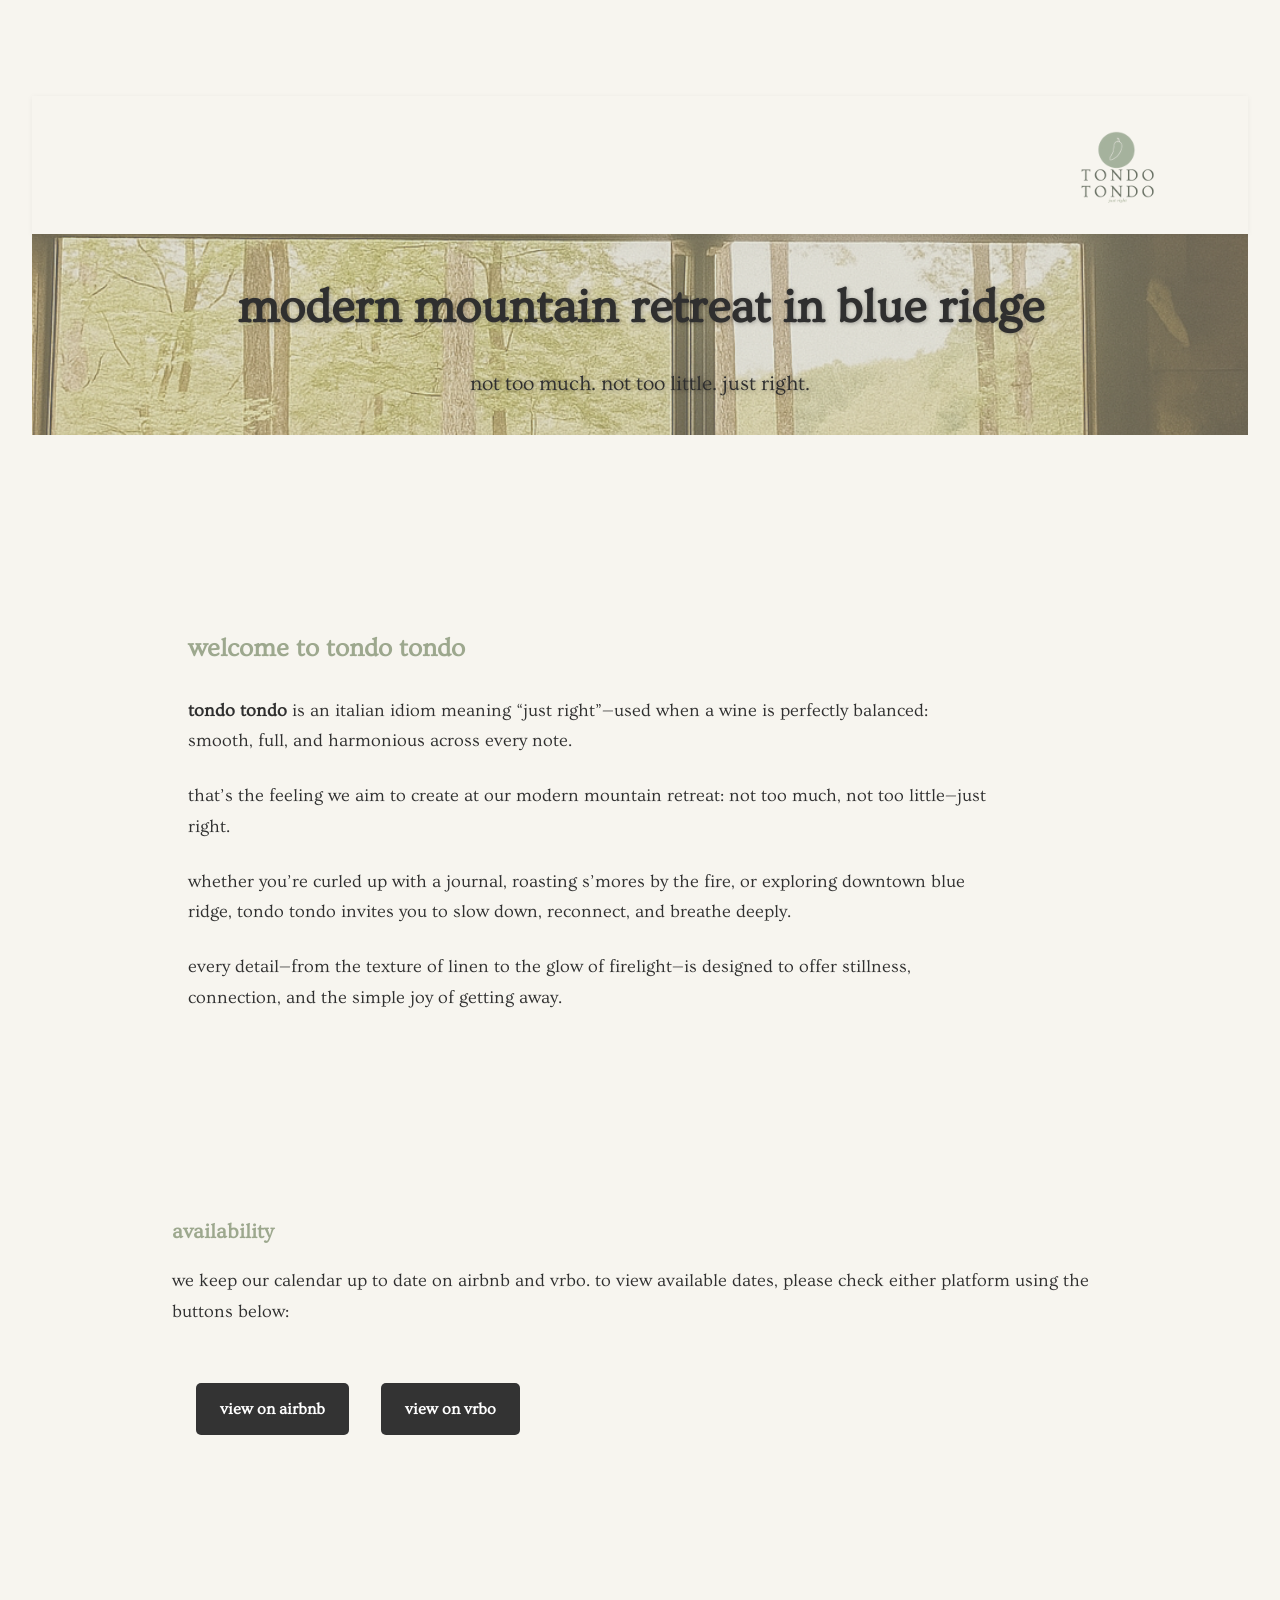
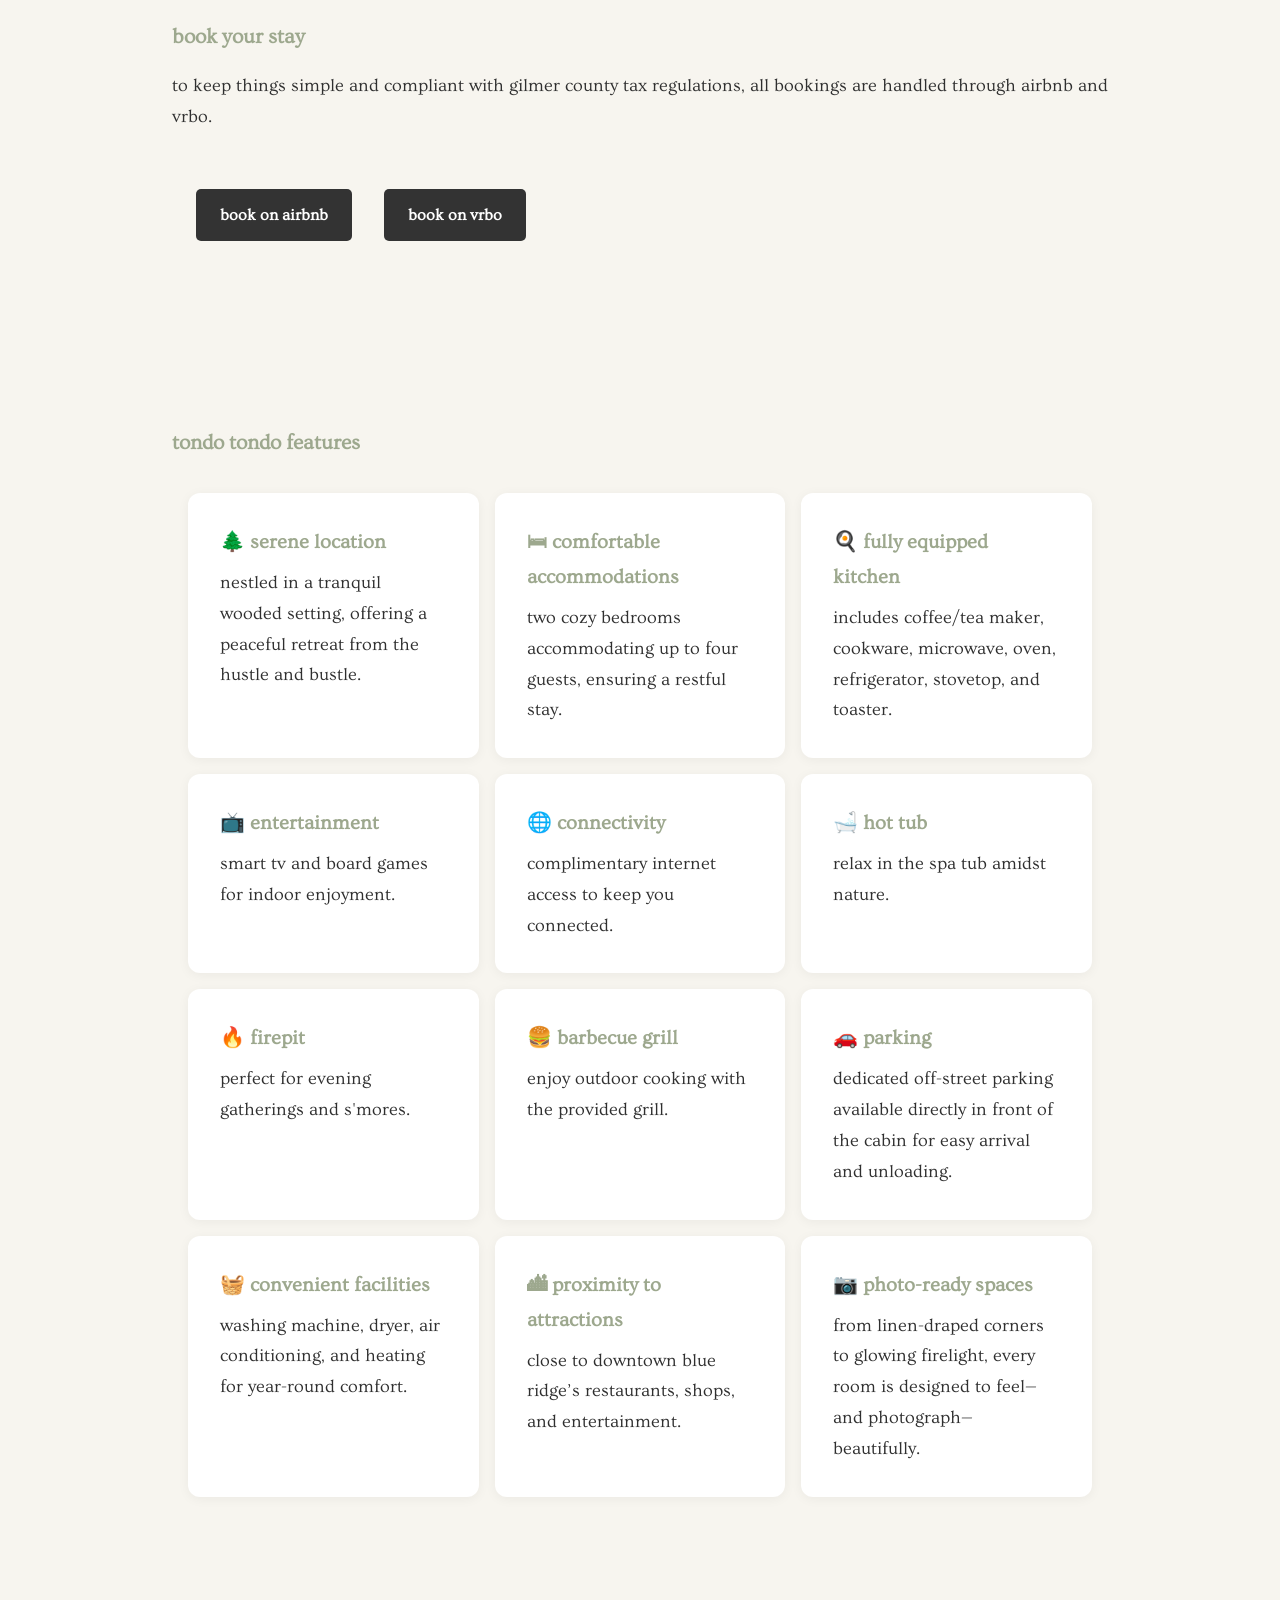
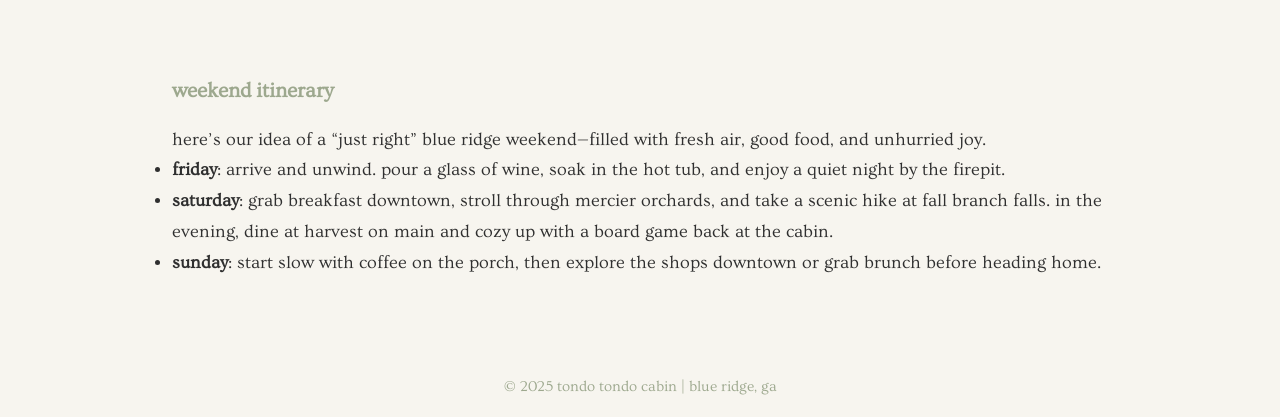
==== TondoTondo/index.html @ 86a6bac5 "Add files via upload" ====
<!DOCTYPE html>
<html lang="en">
<head>
  <meta charset="UTF-8" />
  <meta name="viewport" content="width=device-width, initial-scale=1.0" />
  <meta name="description" content="Tondo Tondo: A modern mountain cabin retreat in Blue Ridge, GA. Hot tub, fire pit, and a screened porch just minutes from downtown." />
  <meta name="google-site-verification" content="NOyTKaFVWMG92vX9GOkBMl2Javt64Y1pTx86Ex5B8Uo" />
  <link rel="canonical" href="https://tondotondocabin.com/" />
  <title>Tondo Tondo Cabin | Blue Ridge Retreat</title>
  <!-- Google tag (gtag.js) -->
<script async src="https://www.googletagmanager.com/gtag/js?id=G-1KG5L7675K"></script>
<script>
  window.dataLayer = window.dataLayer || [];
  function gtag(){dataLayer.push(arguments);}
  gtag('js', new Date());

  gtag('config', 'G-1KG5L7675K');
</script>
  <link rel="stylesheet" href="styles.css" />
  <link rel="preconnect" href="https://fonts.googleapis.com">
  <link href="https://fonts.googleapis.com/css2?family=Ovo&display=swap" rel="stylesheet">
<style>
    body, html {
      margin: 0;
      padding: 0;
      font-family: 'Ovo', serif;
    }
    nav {
      position: relative;
    }
    .nav-toggle {
      display: none;
      background: none;
      border: none;
      font-size: 2rem;
      position: absolute;
      top: 10px;
      right: 20px;
      z-index: 2;
    }
    nav ul {
      display: flex;
      flex-wrap: wrap;
      list-style: none;
      padding: 0;
      margin: 0;
      justify-content: center;
    }
    nav ul li {
      margin: 0.5rem;
    }
    nav ul li a {
      text-decoration: none;
      font-weight: bold;
    }
    .hero-text {
      text-align: center;
      padding: 2rem;
    }
    .content, .grid, .buttons, footer {
      padding: 1rem;
    }
    .grid {
      display: grid;
      grid-template-columns: repeat(auto-fit, minmax(280px, 1fr));
      gap: 1rem;
    }
    .buttons a {
      display: inline-block;
      margin: 0.5rem;
      padding: 0.75rem 1.5rem;
      background-color: #333;
      color: white;
      text-decoration: none;
      border-radius: 5px;
    }

      nav ul {
        flex-direction: column;
        align-items: center;
        display: none;
        background: white;
        width: 100%;
        padding: 1rem 0;
        position: absolute;
        top: 50px;
        left: 0;
      }
      nav ul.show {
        display: flex;
      }
      .nav-toggle {
        display: block;
      }
      
    



  </style>
<script type="application/ld+json">
{
  "@context": "https://schema.org",
  "@type": "LodgingBusiness",
  "name": "Tondo Tondo",
  "description": "A modern, pet-friendly Blue Ridge cabin with a hot tub, fire pit, and cozy interiors. Just Right.",
  "image": "https://tondotondocabin.com/images/og-image.png", 
  "address": {
    "@type": "PostalAddress",
    "streetAddress": "319 Laurel Creek Rd",
    "addressLocality": "Blue Ridge",
    "addressRegion": "GA",
    "postalCode": "30513",
    "addressCountry": "US"
  },
  "url": "https://tondotondocabin.com",
  "amenityFeature": [
    { "@type": "LocationFeatureSpecification", "name": "Hot Tub", "value": true },
    { "@type": "LocationFeatureSpecification", "name": "Fire Pit", "value": true },
    { "@type": "LocationFeatureSpecification", "name": "Pet Friendly", "value": true }
  ]
}
</script>

<!-- ✅ START OF META BLOCK -->
<meta name="description" content="Modern, pet-friendly Blue Ridge cabin with a hot tub, fire pit, screened porch, and high-speed WiFi. 5 minutes from downtown Blue Ridge, GA. Perfect for couples, families, or remote work getaways.">
<meta name="keywords" content="Blue Ridge cabin rental, pet-friendly cabin Georgia, Blue Ridge GA Airbnb, mountain getaway GA, vacation rental Blue Ridge GA">
<meta name="author" content="Lavender Almond Properties">

<!-- Open Graph (Facebook, LinkedIn) -->
<meta property="og:type" content="website">
<meta property="og:title" content="Stay at Tondo Tondo | Modern Blue Ridge Cabin Rental">
<meta property="og:description" content="Unwind in a cozy mountain cabin with a hot tub, screened porch, fire pit, and modern interiors. Just 5 minutes from downtown Blue Ridge.">
<meta property="og:image" content="https://tondotondocabin.com/images/og-image.jpg">
<meta property="og:url" content="https://tondotondocabin.com">
<meta property="og:site_name" content="Tondo Tondo">

<!-- Mobile Optimization -->
<meta name="viewport" content="width=device-width, initial-scale=1.0">
<!-- ✅ END OF META BLOCK -->

</head>

<body>
  <header class="hero">
    <nav>
    <h1></h1>
        <div class=".nav-container"></div>
        <img src="images/logo.png" alt="tondo tondo logo" class="logo">
            <ul>
                <li><a href="#about">about</a></li>
                <li><a href="#features">features</a></li>
                <li><a href="#availability">availability</a></li>
                <li><a href="#booking">book</a></li>
             </ul>
        </div>
    </nav>

    <div class="hero-text">
      <h2>modern mountain retreat in blue ridge</h2>
      <p>not too much. not too little. just right.</p>
    </div>
  </header>

  <section id="about">
    <div class="content">
      <h3>welcome to tondo tondo</h3>
      <p><strong>tondo tondo</strong> is an italian idiom meaning “just right”—used when a wine is perfectly balanced: smooth, full, and harmonious across every note.</p>
  <p>that’s the feeling we aim to create at our modern mountain retreat: not too much, not too little—just right.</p>
  <p>whether you’re curled up with a journal, roasting s’mores by the fire, or exploring downtown blue ridge, tondo tondo invites you to slow down, reconnect, and breathe deeply.</p>
  <p>every detail—from the texture of linen to the glow of firelight—is designed to offer stillness, connection, and the simple joy of getting away.</p>

    </div>
  </section>
<section id="availability">
  <h3>availability</h3>
  <p>we keep our calendar up to date on airbnb and vrbo. to view available dates, please check either platform using the buttons below:</p>
  <div class="buttons">
    <a href="https://www.airbnb.com/rooms/1441561239381786811?guests=1&adults=1&s=67&unique_share_id=54cd50b8-c5b9-4344-a404-73b955835529" class="btn" target="_blank">view on airbnb</a>
    <a href="https://www.vrbo.com/4660478?dateless=true" class="btn" target="_blank">view on vrbo</a>
  </div>
</section>

  <section id="booking">
    <h3>book your stay</h3>
    <p>to keep things simple and compliant with gilmer county tax regulations, all bookings are handled through airbnb and vrbo.</p>
    <div class="buttons">
      <a href="https://www.airbnb.com/rooms/1441561239381786811?guests=1&adults=1&s=67&unique_share_id=54cd50b8-c5b9-4344-a404-73b955835529" class="btn">book on airbnb</a>
      <a href="https://www.vrbo.com/4660478?dateless=true" class="btn">book on vrbo</a>
    </div>
  </section>

<section id="features">
  <h3>tondo tondo features</h3>
  <div class="grid">
    <div class="feature">
      <h4>🌲 serene location</h4>
      <p>nestled in a tranquil wooded setting, offering a peaceful retreat from the hustle and bustle.</p>
    </div>
    <div class="feature">
      <h4>🛏 comfortable accommodations</h4>
      <p>two cozy bedrooms accommodating up to four guests, ensuring a restful stay.</p>
    </div>
    <div class="feature">
      <h4>🍳 fully equipped kitchen</h4>
      <p>includes coffee/tea maker, cookware, microwave, oven, refrigerator, stovetop, and toaster.</p>
    </div>
    <div class="feature">
      <h4>📺 entertainment</h4>
      <p>smart tv and board games for indoor enjoyment.</p>
    </div>
    <div class="feature">
      <h4>🌐 connectivity</h4>
      <p>complimentary internet access to keep you connected.</p>
    </div>
    <div class="feature">
      <h4>🛁 hot tub</h4>
      <p>relax in the spa tub amidst nature.</p>
    </div>
    <div class="feature">
      <h4>🔥 firepit</h4>
      <p>perfect for evening gatherings and s'mores.</p>
    </div>
    <div class="feature">
      <h4>🍔 barbecue grill</h4>
      <p>enjoy outdoor cooking with the provided grill.</p>
    </div>
    <div class="feature">
    <h4>🚗 parking</h4>
    <p>dedicated off-street parking available directly in front of the cabin for easy arrival and unloading.</p>
    </div>
    <div class="feature">
      <h4>🧺 convenient facilities</h4>
      <p>washing machine, dryer, air conditioning, and heating for year-round comfort.</p>
    </div>
    <div class="feature">
      <h4>🏙 proximity to attractions</h4>
      <p>close to downtown blue ridge’s restaurants, shops, and entertainment.</p>
    </div>
        <div class="feature">
      <h4>📷 photo-ready spaces</h4>
      <p>from linen-draped corners to glowing firelight, every room is designed to feel—and photograph—beautifully.</p>
    </div>
  </div>
</section>

  <section id="itinerary">
  <h3>weekend itinerary</h3>
  <p>here’s our idea of a “just right” blue ridge weekend—filled with fresh air, good food, and unhurried joy.</p>
  <ul>
    <li><strong>friday</strong>: arrive and unwind. pour a glass of wine, soak in the hot tub, and enjoy a quiet night by the firepit.</li>
    <li><strong>saturday</strong>: grab breakfast downtown, stroll through mercier orchards, and take a scenic hike at fall branch falls. in the evening, dine at harvest on main and cozy up with a board game back at the cabin.</li>
    <li><strong>sunday</strong>: start slow with coffee on the porch, then explore the shops downtown or grab brunch before heading home.</li>
  </ul>
  <!-- <p><a href="https://www.google.com/maps/d/u/0/viewer?mid=your_custom_map_id" target="_blank" class="btn">view our starred map</a></p> -->
</section>

  <footer>
    <p>&copy; 2025 tondo tondo cabin | blue ridge, ga</p>
  </footer>
</body>
</html>
---- TondoTondo/styles.css ----
/* styles.css for Tondo Tondo Website */

/* Font Import */
@import url('https://fonts.googleapis.com/css2?family=Ovo&display=swap');

/* Color Variables */
:root {
  --coastal-green: #C5CEC0;
  --linen-white: #F7F5EF;
  --charcoal-ink: #2f2f2f;
  --clay-taupe: #D6BCA8;
  --olive-mist: #9DA88E;
}

/* CSS Reset */
* {
  margin: 0;
  padding: 0;
  box-sizing: border-box;
}

body {
  font-family: 'Ovo', serif;
  color: var(--charcoal-ink);
  background-color: var(--linen-white);
  line-height: 1.75;
  font-size: 1.1rem;
}

header.hero {
  background: url('images/hero.jpg') center/cover no-repeat;
  color: var(--linen-white);
  text-align: center;
  padding: 6rem 2rem;
  position: relative;
}

nav {
  display: flex;
  justify-content: space-between;
  align-items: center;
  padding: 1.2rem 2rem;
  background-color: var(--linen-white);
  position: fixed;
  top: 0;
  width: 100%;
  z-index: 1000;
  box-shadow: 0 1px 6px rgba(0, 0, 0, 0.05);
}
.nav-container {
  display: flex;
  justify-content: space-between;
  align-items: center;
  max-width: 1200px;
  margin: 0 auto;
  width: 100%;
}
nav h1 {
  font-size: 1.8rem;
  color: var(--charcoal-ink);
}

nav ul {
  display: flex;
  gap: 1.5rem;
  list-style: none;
  margin-right: 2rem;
  padding: 0.5rem 1rem;
}

nav ul li a {
  text-decoration: none;
  color: var(--charcoal-ink);
  font-weight: 500;
  transition: color 0.3s;
}

nav ul li a:hover {
  color: var(--olive-mist);
}

.logo {
  height: 100px;
  width: auto;
  margin-left: 1.5rem;
}

    .hero-text {
      background-image: url('images/hero-title.png');
      background-size: cover;
      background-position: center;
      background-repeat: no-repeat;
      position: relative;
      padding: 20rem;
      text-align: center;
      color: var(--charcoal-ink);
    }
    .hero-text::before {
      content: "";
      position: absolute;
      top: 0;
      left: 0;
      width: 100%;
      height: 100%;
      background-color: rgba(197, 206, 192, 0.4); /* Coastal green filter */
      z-index: 0;
    }

    .hero-text h2,
    .hero-text p {
      position: relative;
      z-index: 1;
      
    }

.hero-text h2 {
  font-size: 3rem;
        color: var(--charcoal-ink);
  text-shadow: 1px 1px 4px rgba(0, 0, 0, 0.3);
}

.hero-text p {
  font-size: 1.3rem;
  margin-top: 1rem;
       color: var(--charcoal-ink);
  text-shadow: 1px 1px 4px rgba(0, 0, 0, 0.3);
}

section {
  padding: 5rem 2rem;
  max-width: 1000px;
  margin: 0 auto;
}

section h2, section h3, section h4 {
  color: var(--olive-mist);
  margin-bottom: 1rem;
}

section#about h3 {
  font-size: 1.6rem;
  margin-bottom: 1.5rem;
}

section#about p {
  margin-bottom: 1.5rem;
  max-width: 800px;
}

.grid {
  display: grid;
  grid-template-columns: repeat(auto-fit, minmax(250px, 1fr));
  gap: 2.5rem;
}

.feature {
  background-color: white;
  padding: 2rem;
  border-radius: 12px;
  box-shadow: 0 2px 12px rgba(0, 0, 0, 0.05);
}

.feature h4 {
  color: var(--olive-mist);
  font-size: 1.25rem;
  margin-bottom: 0.5rem;
}

.buttons {
  display: flex;
  flex-wrap: wrap;
  gap: 1rem;
  margin-top: 2rem;
}

.btn {
  background-color: var(--coastal-green);
  color: var(--charcoal-ink);
  padding: 0.85rem 1.5rem;
  border: none;
  border-radius: 5px;
  text-decoration: none;
  font-weight: 600;
  font-size: 1rem;
  transition: background-color 0.3s ease;
}

.btn:hover {
  background-color: var(--clay-taupe);
}

footer {
  text-align: center;
  padding: 2rem;
  font-size: 0.95rem;
  color: var(--olive-mist);
}

@media (max-width: 768px) {
  nav ul {
    flex-direction: column;
    gap: 0.75rem;
  }

  .hero-text h2 {
    font-size: 2.2rem;
  }

  .hero-text p {
    font-size: 1rem;
  }
}
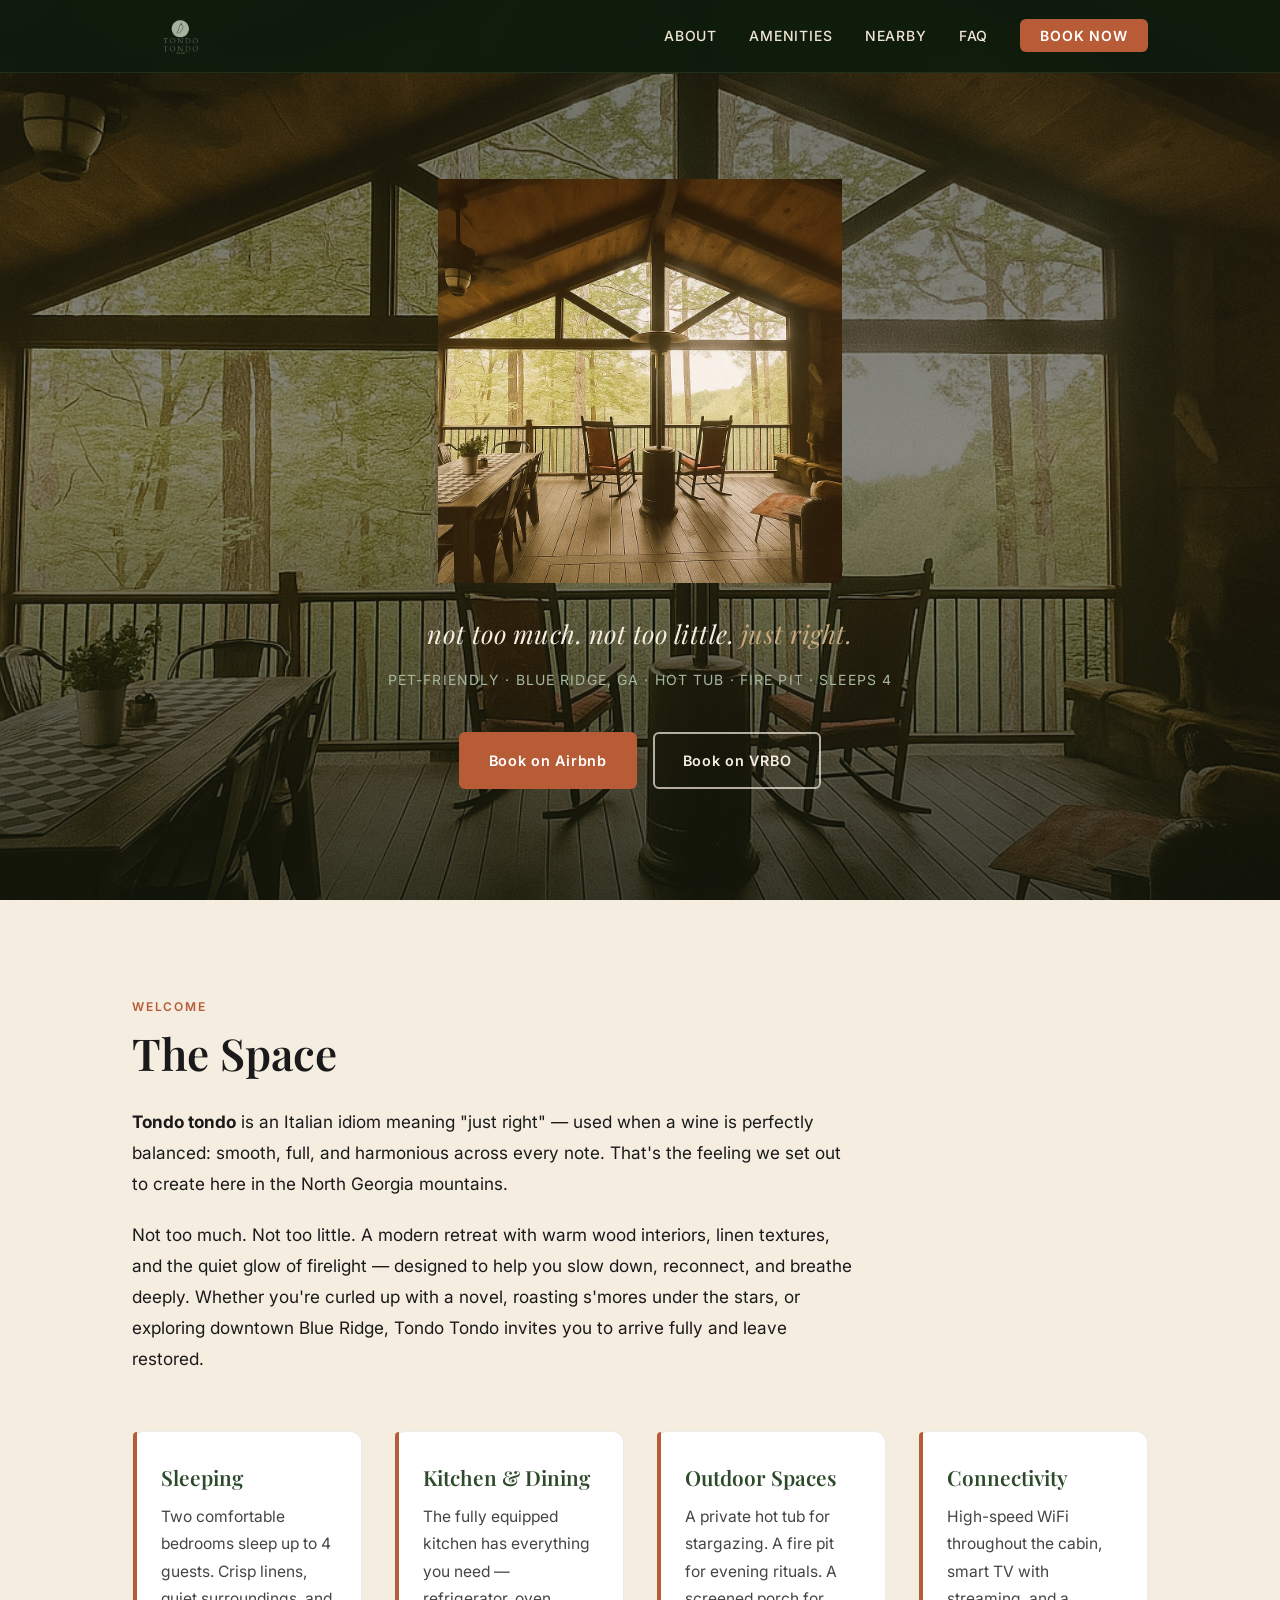
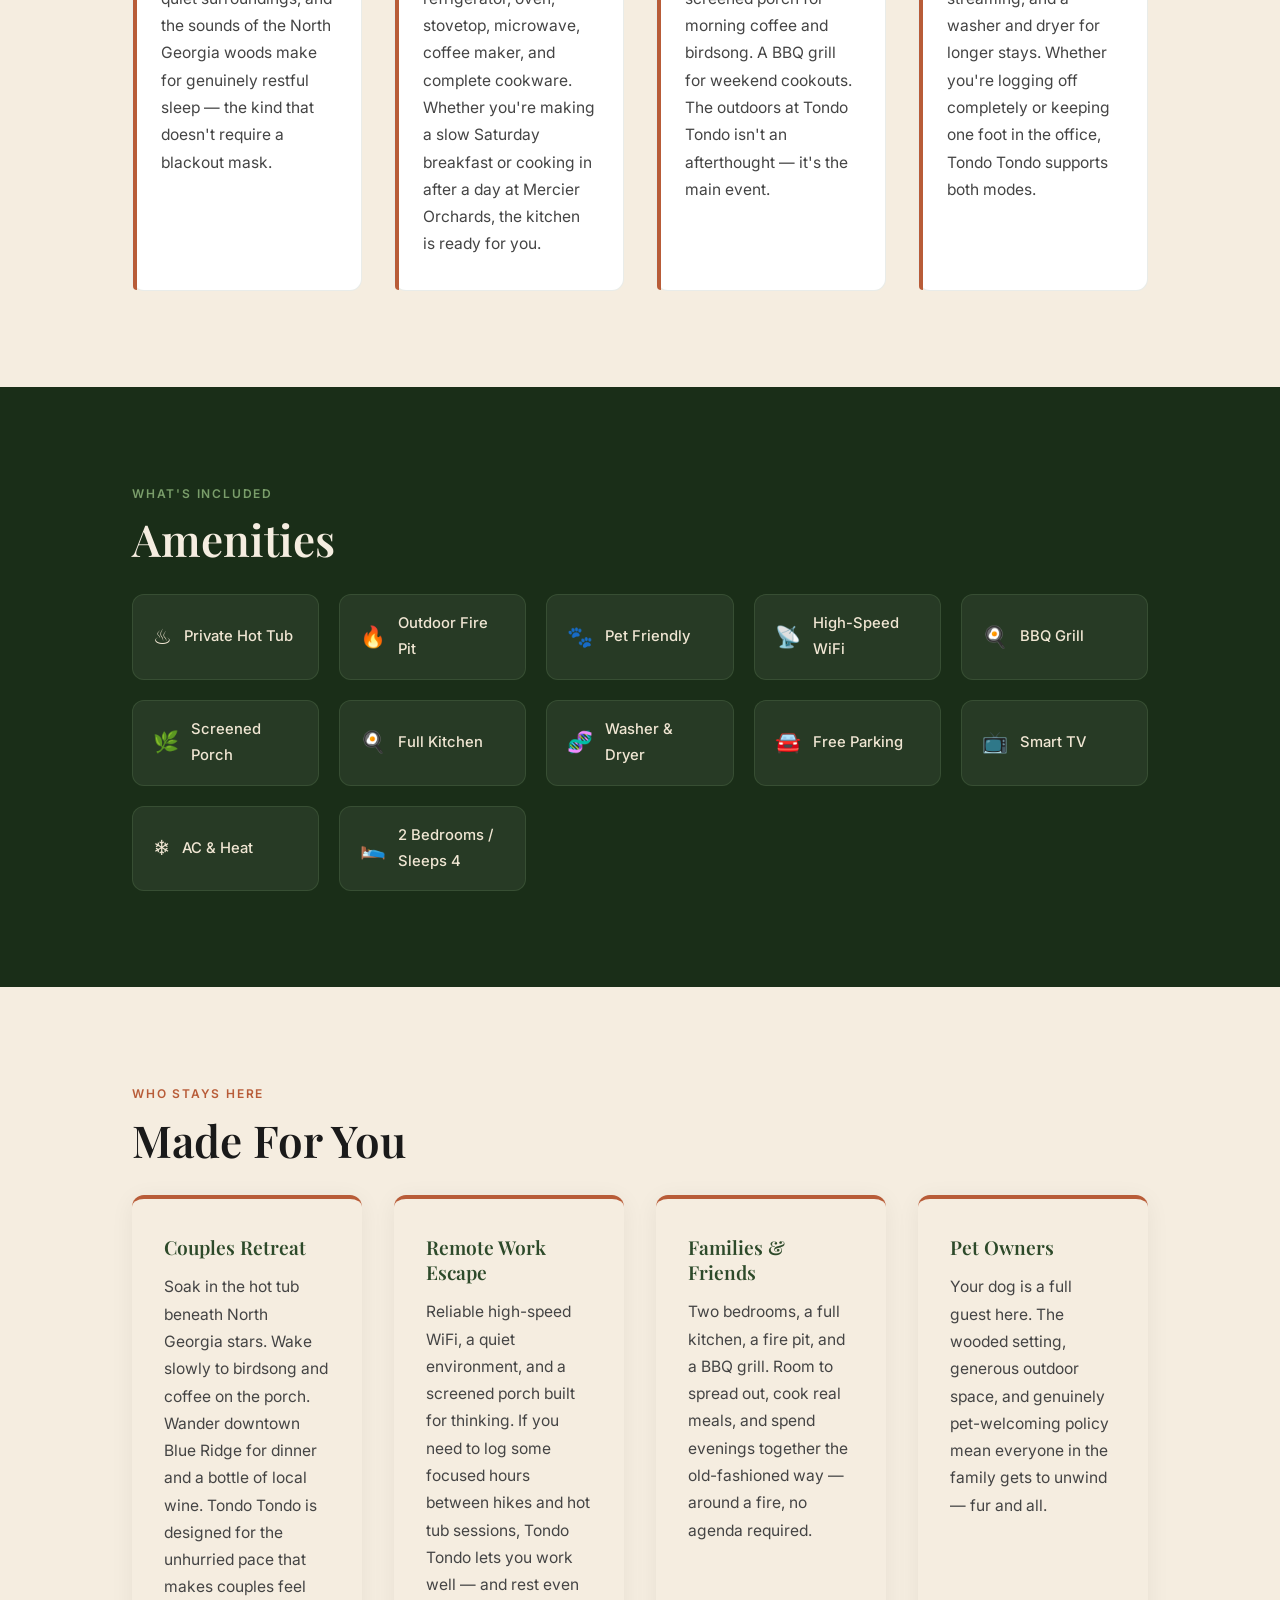
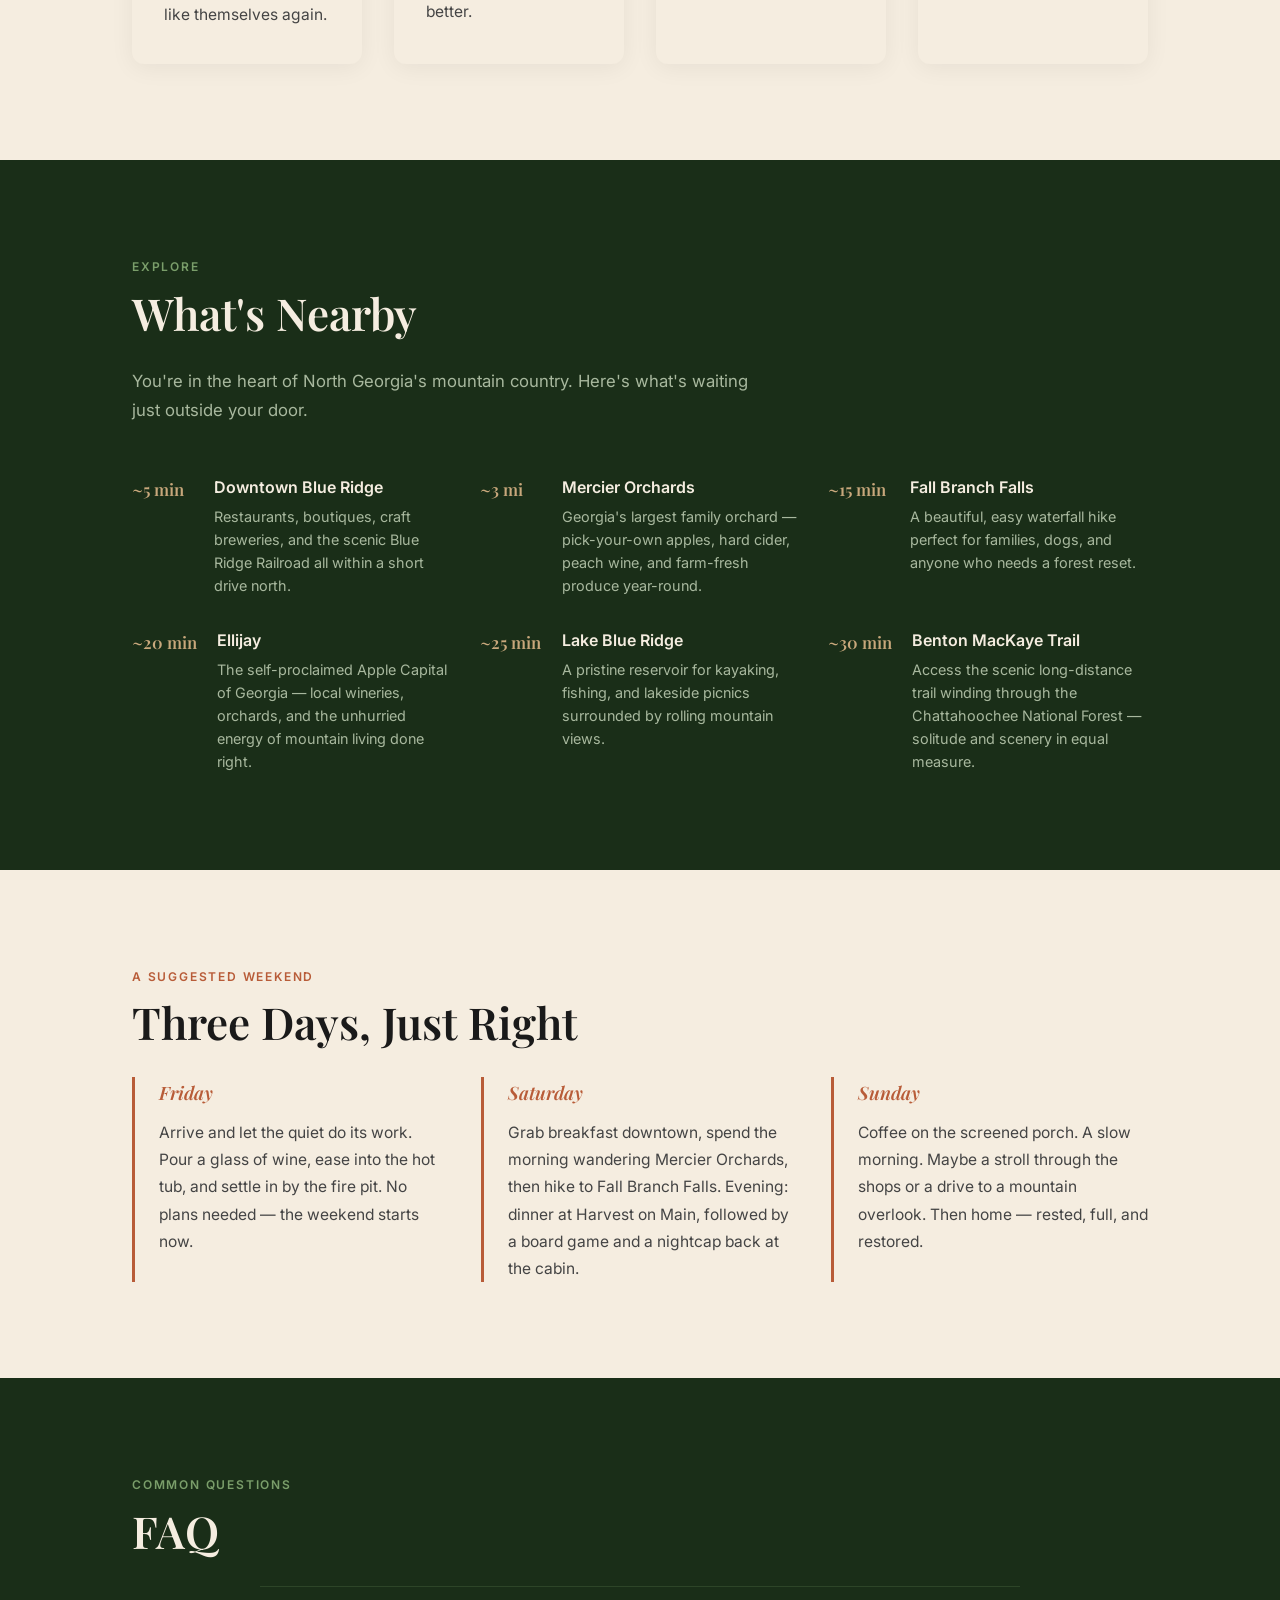
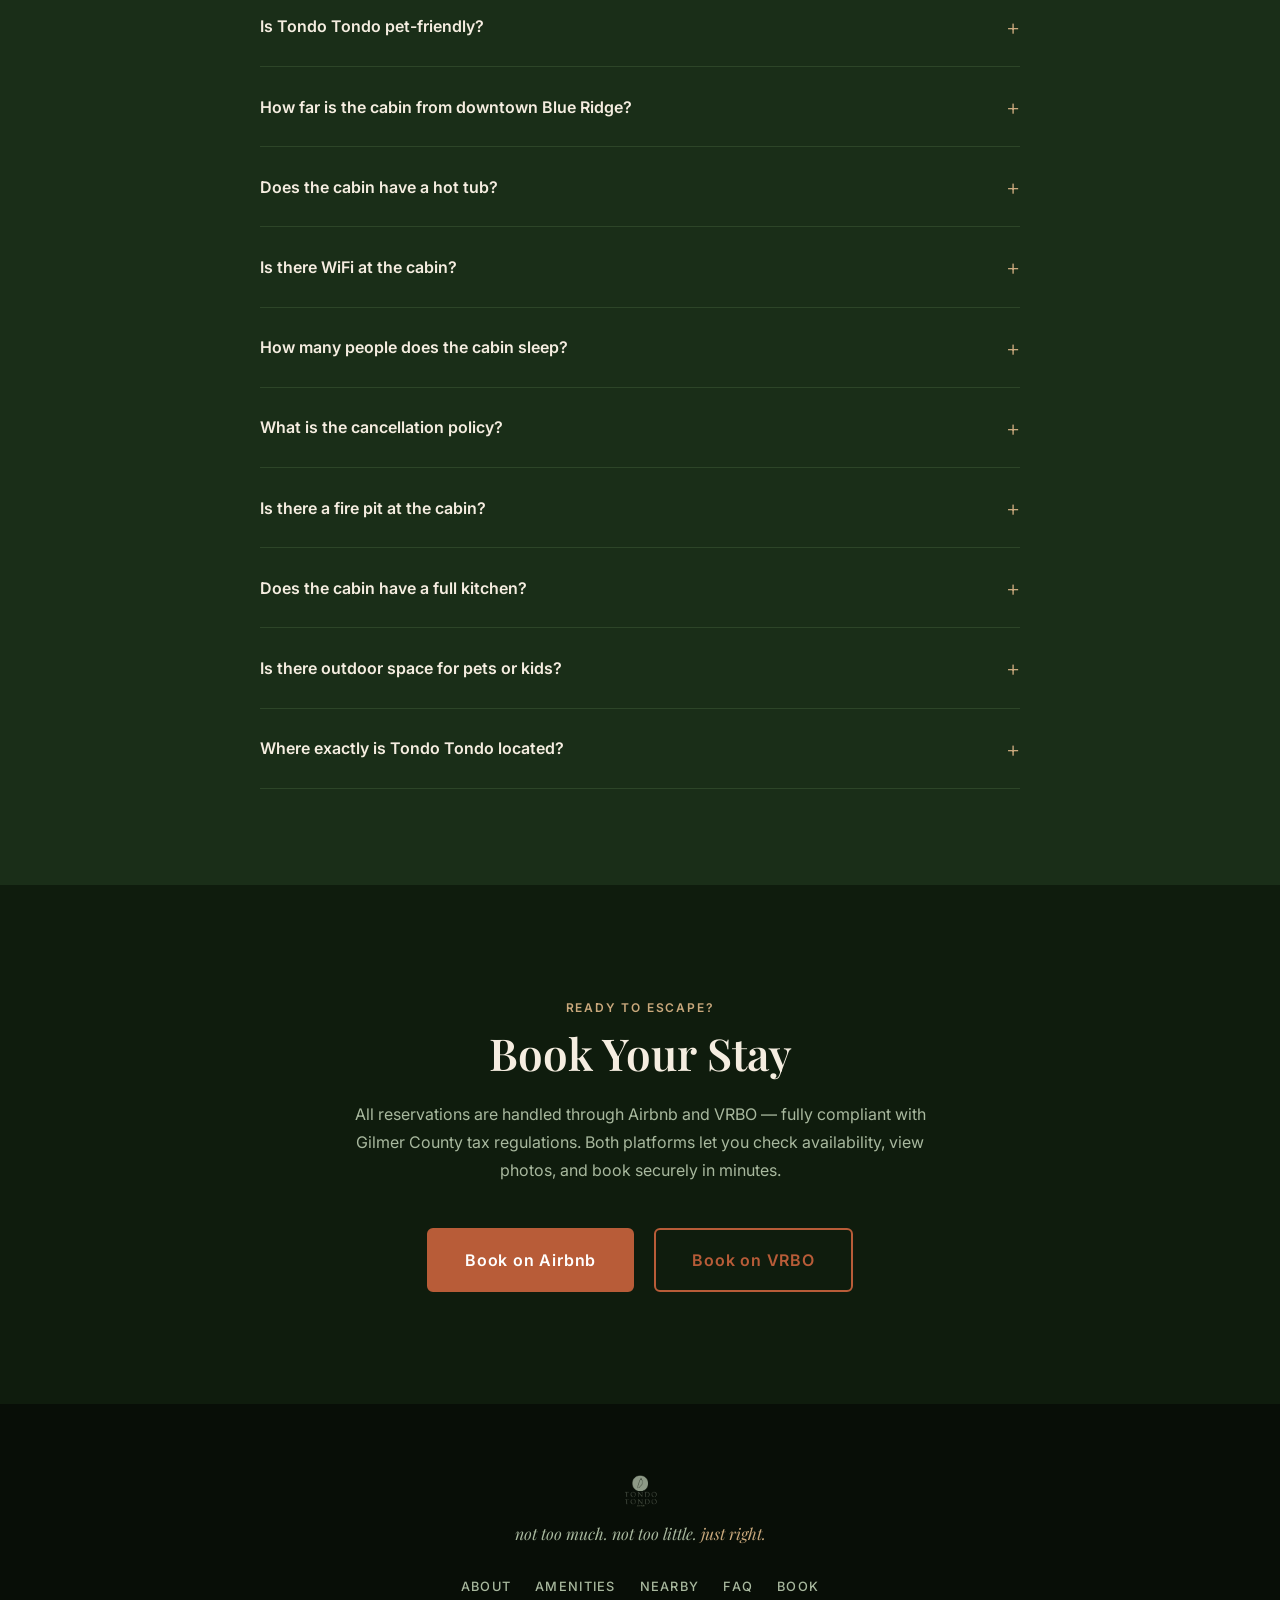
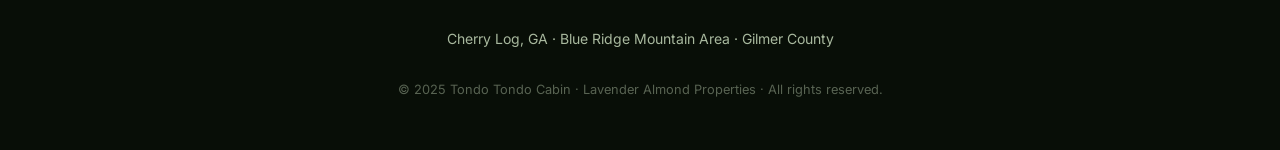
==== commit 0ed8ff16: "Major redesign + AEO overhaul: dark forest aesthetic, schema markup, new content sections - Full vis" ====
--- a/TondoTondo/index.html
+++ b/TondoTondo/index.html
@@ -3,260 +3,538 @@
 <head>
   <meta charset="UTF-8" />
   <meta name="viewport" content="width=device-width, initial-scale=1.0" />
-  <meta name="description" content="Tondo Tondo: A modern mountain cabin retreat in Blue Ridge, GA. Hot tub, fire pit, and a screened porch just minutes from downtown." />
   <meta name="google-site-verification" content="NOyTKaFVWMG92vX9GOkBMl2Javt64Y1pTx86Ex5B8Uo" />
+
+  <title>Tondo Tondo | Pet-Friendly Blue Ridge Cabin | Hot Tub &amp; Fire Pit</title>
+
+  <meta name="description" content="Tondo Tondo is a modern, pet-friendly cabin retreat in Blue Ridge, GA — with a private hot tub, fire pit, screened porch, full kitchen, and high-speed WiFi. 2 bedrooms, sleeps 4. Just 5 minutes from downtown Blue Ridge. Book on Airbnb or VRBO." />
+  <meta name="keywords" content="Blue Ridge cabin rental, pet-friendly cabin Georgia, Blue Ridge GA Airbnb, mountain getaway GA, vacation rental Blue Ridge GA, hot tub cabin Georgia, cabin near downtown Blue Ridge, Cherry Log cabin rental" />
+  <meta name="author" content="Lavender Almond Properties" />
   <link rel="canonical" href="https://tondotondocabin.com/" />
-  <title>Tondo Tondo Cabin | Blue Ridge Retreat</title>
-  <!-- Google tag (gtag.js) -->
-<script async src="https://www.googletagmanager.com/gtag/js?id=G-1KG5L7675K"></script>
-<script>
-  window.dataLayer = window.dataLayer || [];
-  function gtag(){dataLayer.push(arguments);}
-  gtag('js', new Date());
-
-  gtag('config', 'G-1KG5L7675K');
-</script>
+
+  <!-- Open Graph -->
+  <meta property="og:type" content="website" />
+  <meta property="og:title" content="Tondo Tondo | Pet-Friendly Blue Ridge Cabin | Hot Tub &amp; Fire Pit" />
+  <meta property="og:description" content="A modern mountain cabin retreat in Blue Ridge, GA. Private hot tub, fire pit, screened porch, pet-friendly — just minutes from downtown. Sleeps 4." />
+  <meta property="og:image" content="https://tondotondocabin.com/images/og-image.png" />
+  <meta property="og:url" content="https://tondotondocabin.com" />
+  <meta property="og:site_name" content="Tondo Tondo" />
+
+  <!-- Twitter Card -->
+  <meta name="twitter:card" content="summary_large_image" />
+  <meta name="twitter:title" content="Tondo Tondo | Pet-Friendly Blue Ridge Cabin | Hot Tub &amp; Fire Pit" />
+  <meta name="twitter:description" content="Modern mountain cabin retreat in Blue Ridge, GA. Hot tub, fire pit, pet-friendly. Sleeps 4. Book on Airbnb or VRBO." />
+  <meta name="twitter:image" content="https://tondotondocabin.com/images/og-image.png" />
+
+  <!-- Google Analytics -->
+  <script async src="https://www.googletagmanager.com/gtag/js?id=G-1KG5L7675K"></script>
+  <script>
+    window.dataLayer = window.dataLayer || [];
+    function gtag(){dataLayer.push(arguments);}
+    gtag('js', new Date());
+    gtag('config', 'G-1KG5L7675K');
+  </script>
+
+  <!-- Fonts -->
+  <link rel="preconnect" href="https://fonts.googleapis.com" />
+  <link rel="preconnect" href="https://fonts.gstatic.com" crossorigin />
+  <link href="https://fonts.googleapis.com/css2?family=Playfair+Display:ital,wght@0,400;0,600;0,700;1,400&family=Inter:wght@300;400;500;600&display=swap" rel="stylesheet" />
+
+  <!-- Stylesheet -->
   <link rel="stylesheet" href="styles.css" />
-  <link rel="preconnect" href="https://fonts.googleapis.com">
-  <link href="https://fonts.googleapis.com/css2?family=Ovo&display=swap" rel="stylesheet">
-<style>
-    body, html {
-      margin: 0;
-      padding: 0;
-      font-family: 'Ovo', serif;
+
+  <!-- Schema.org JSON-LD -->
+  <script type="application/ld+json">
+  [
+    {
+      "@context": "https://schema.org",
+      "@type": ["LodgingBusiness", "VacationRental"],
+      "name": "Tondo Tondo",
+      "description": "A modern, pet-friendly mountain cabin retreat in the Blue Ridge area of Georgia. Private hot tub, fire pit, screened porch, full kitchen, high-speed WiFi, and washer/dryer. 2 bedrooms, sleeps 4. Just 5 minutes from downtown Blue Ridge.",
+      "image": "https://tondotondocabin.com/images/og-image.png",
+      "url": "https://tondotondocabin.com",
+      "address": {
+        "@type": "PostalAddress",
+        "streetAddress": "319 Laurel Creek Rd",
+        "addressLocality": "Cherry Log",
+        "addressRegion": "GA",
+        "postalCode": "30522",
+        "addressCountry": "US"
+      },
+      "geo": {
+        "@type": "GeoCoordinates",
+        "latitude": 34.8743,
+        "longitude": -84.4561
+      },
+      "numberOfRooms": 2,
+      "occupancy": {
+        "@type": "QuantitativeValue",
+        "maxValue": 4
+      },
+      "petsAllowed": true,
+      "amenityFeature": [
+        { "@type": "LocationFeatureSpecification", "name": "Hot Tub", "value": true },
+        { "@type": "LocationFeatureSpecification", "name": "Fire Pit", "value": true },
+        { "@type": "LocationFeatureSpecification", "name": "Pet Friendly", "value": true },
+        { "@type": "LocationFeatureSpecification", "name": "WiFi", "value": true },
+        { "@type": "LocationFeatureSpecification", "name": "BBQ Grill", "value": true },
+        { "@type": "LocationFeatureSpecification", "name": "Screened Porch", "value": true },
+        { "@type": "LocationFeatureSpecification", "name": "Full Kitchen", "value": true },
+        { "@type": "LocationFeatureSpecification", "name": "Washer and Dryer", "value": true },
+        { "@type": "LocationFeatureSpecification", "name": "Free Parking", "value": true },
+        { "@type": "LocationFeatureSpecification", "name": "Air Conditioning", "value": true },
+        { "@type": "LocationFeatureSpecification", "name": "Smart TV", "value": true }
+      ],
+      "priceRange": "$$",
+      "sameAs": [
+        "https://www.airbnb.com/rooms/1441561239381786811",
+        "https://www.vrbo.com/4660478"
+      ]
+    },
+    {
+      "@context": "https://schema.org",
+      "@type": "FAQPage",
+      "mainEntity": [
+        {
+          "@type": "Question",
+          "name": "Is Tondo Tondo pet-friendly?",
+          "acceptedAnswer": {
+            "@type": "Answer",
+            "text": "Yes. Tondo Tondo warmly welcomes well-behaved pets. The wooded setting and outdoor spaces are perfect for four-legged guests. A pet fee may apply — check the listing on Airbnb or VRBO for current details."
+          }
+        },
+        {
+          "@type": "Question",
+          "name": "How far is Tondo Tondo from downtown Blue Ridge, GA?",
+          "acceptedAnswer": {
+            "@type": "Answer",
+            "text": "Tondo Tondo is approximately 5 minutes from downtown Blue Ridge, GA — close enough for easy access to restaurants, shops, and the Blue Ridge Scenic Railway, yet far enough to feel like a genuine mountain escape."
+          }
+        },
+        {
+          "@type": "Question",
+          "name": "Does the cabin have a hot tub?",
+          "acceptedAnswer": {
+            "@type": "Answer",
+            "text": "Yes. Tondo Tondo features a private hot tub available to guests throughout your stay, day or night, in any season."
+          }
+        },
+        {
+          "@type": "Question",
+          "name": "Is there WiFi at the cabin?",
+          "acceptedAnswer": {
+            "@type": "Answer",
+            "text": "Yes. High-speed WiFi is available throughout the property — reliable enough for video calls and remote work, peaceful enough that you may not use it much."
+          }
+        },
+        {
+          "@type": "Question",
+          "name": "How many people does Tondo Tondo sleep?",
+          "acceptedAnswer": {
+            "@type": "Answer",
+            "text": "The cabin sleeps up to 4 guests across 2 bedrooms — ideal for couples, small families, or close friends."
+          }
+        },
+        {
+          "@type": "Question",
+          "name": "What is the cancellation policy?",
+          "acceptedAnswer": {
+            "@type": "Answer",
+            "text": "Cancellation policies are managed through Airbnb and VRBO. Please review the current policy on your chosen platform before completing your reservation, as it may vary by season."
+          }
+        },
+        {
+          "@type": "Question",
+          "name": "Is there a fire pit at the cabin?",
+          "acceptedAnswer": {
+            "@type": "Answer",
+            "text": "Yes. The outdoor fire pit is one of the cabin's most beloved features — perfect for evening gatherings, s'mores, and stargazing in the North Georgia sky."
+          }
+        },
+        {
+          "@type": "Question",
+          "name": "Is there outdoor space for pets or kids?",
+          "acceptedAnswer": {
+            "@type": "Answer",
+            "text": "Yes. The screened porch, fire pit area, BBQ grill, and wooded surroundings provide wonderful outdoor space for both children and pets."
+          }
+        },
+        {
+          "@type": "Question",
+          "name": "Does Tondo Tondo have a full kitchen?",
+          "acceptedAnswer": {
+            "@type": "Answer",
+            "text": "Yes. The fully stocked kitchen includes a refrigerator, stovetop, oven, microwave, coffee maker, cookware, dishes, and all the essentials you need to cook real meals during your stay."
+          }
+        },
+        {
+          "@type": "Question",
+          "name": "Where exactly is Tondo Tondo located?",
+          "acceptedAnswer": {
+            "@type": "Answer",
+            "text": "Tondo Tondo is located in the Cherry Log / Blue Ridge area of Gilmer County, Georgia — in the heart of the North Georgia mountains, near Blue Ridge, Ellijay, and the Chattahoochee National Forest."
+          }
+        }
+      ]
+    },
+    {
+      "@context": "https://schema.org",
+      "@type": "BreadcrumbList",
+      "itemListElement": [
+        {
+          "@type": "ListItem",
+          "position": 1,
+          "name": "Home",
+          "item": "https://tondotondocabin.com"
+        }
+      ]
     }
-    nav {
-      position: relative;
-    }
-    .nav-toggle {
-      display: none;
-      background: none;
-      border: none;
-      font-size: 2rem;
-      position: absolute;
-      top: 10px;
-      right: 20px;
-      z-index: 2;
-    }
-    nav ul {
-      display: flex;
-      flex-wrap: wrap;
-      list-style: none;
-      padding: 0;
-      margin: 0;
-      justify-content: center;
-    }
-    nav ul li {
-      margin: 0.5rem;
-    }
-    nav ul li a {
-      text-decoration: none;
-      font-weight: bold;
-    }
-    .hero-text {
-      text-align: center;
-      padding: 2rem;
-    }
-    .content, .grid, .buttons, footer {
-      padding: 1rem;
-    }
-    .grid {
-      display: grid;
-      grid-template-columns: repeat(auto-fit, minmax(280px, 1fr));
-      gap: 1rem;
-    }
-    .buttons a {
-      display: inline-block;
-      margin: 0.5rem;
-      padding: 0.75rem 1.5rem;
-      background-color: #333;
-      color: white;
-      text-decoration: none;
-      border-radius: 5px;
-    }
-
-      nav ul {
-        flex-direction: column;
-        align-items: center;
-        display: none;
-        background: white;
-        width: 100%;
-        padding: 1rem 0;
-        position: absolute;
-        top: 50px;
-        left: 0;
-      }
-      nav ul.show {
-        display: flex;
-      }
-      .nav-toggle {
-        display: block;
-      }
-      
-    
-
-
-
-  </style>
-<script type="application/ld+json">
-{
-  "@context": "https://schema.org",
-  "@type": "LodgingBusiness",
-  "name": "Tondo Tondo",
-  "description": "A modern, pet-friendly Blue Ridge cabin with a hot tub, fire pit, and cozy interiors. Just Right.",
-  "image": "https://tondotondocabin.com/images/og-image.png", 
-  "address": {
-    "@type": "PostalAddress",
-    "streetAddress": "319 Laurel Creek Rd",
-    "addressLocality": "Blue Ridge",
-    "addressRegion": "GA",
-    "postalCode": "30513",
-    "addressCountry": "US"
-  },
-  "url": "https://tondotondocabin.com",
-  "amenityFeature": [
-    { "@type": "LocationFeatureSpecification", "name": "Hot Tub", "value": true },
-    { "@type": "LocationFeatureSpecification", "name": "Fire Pit", "value": true },
-    { "@type": "LocationFeatureSpecification", "name": "Pet Friendly", "value": true }
   ]
-}
-</script>
-
-<!-- ✅ START OF META BLOCK -->
-<meta name="description" content="Modern, pet-friendly Blue Ridge cabin with a hot tub, fire pit, screened porch, and high-speed WiFi. 5 minutes from downtown Blue Ridge, GA. Perfect for couples, families, or remote work getaways.">
-<meta name="keywords" content="Blue Ridge cabin rental, pet-friendly cabin Georgia, Blue Ridge GA Airbnb, mountain getaway GA, vacation rental Blue Ridge GA">
-<meta name="author" content="Lavender Almond Properties">
-
-<!-- Open Graph (Facebook, LinkedIn) -->
-<meta property="og:type" content="website">
-<meta property="og:title" content="Stay at Tondo Tondo | Modern Blue Ridge Cabin Rental">
-<meta property="og:description" content="Unwind in a cozy mountain cabin with a hot tub, screened porch, fire pit, and modern interiors. Just 5 minutes from downtown Blue Ridge.">
-<meta property="og:image" content="https://tondotondocabin.com/images/og-image.jpg">
-<meta property="og:url" content="https://tondotondocabin.com">
-<meta property="og:site_name" content="Tondo Tondo">
-
-<!-- Mobile Optimization -->
-<meta name="viewport" content="width=device-width, initial-scale=1.0">
-<!-- ✅ END OF META BLOCK -->
-
+  </script>
 </head>
 
 <body>
-  <header class="hero">
-    <nav>
-    <h1></h1>
-        <div class=".nav-container"></div>
-        <img src="images/logo.png" alt="tondo tondo logo" class="logo">
-            <ul>
-                <li><a href="#about">about</a></li>
-                <li><a href="#features">features</a></li>
-                <li><a href="#availability">availability</a></li>
-                <li><a href="#booking">book</a></li>
-             </ul>
-        </div>
-    </nav>
-
-    <div class="hero-text">
-      <h2>modern mountain retreat in blue ridge</h2>
-      <p>not too much. not too little. just right.</p>
+
+  <!-- STICKY NAV -->
+  <nav id="main-nav" role="navigation" aria-label="Main navigation">
+    <div class="nav-inner">
+      <a href="#hero" class="nav-logo-link">
+        <img src="images/logo.png" alt="Tondo Tondo" class="logo" />
+      </a>
+      <button class="nav-toggle" id="nav-toggle" aria-label="Toggle navigation" aria-expanded="false" aria-controls="nav-links">
+        <span></span><span></span><span></span>
+      </button>
+      <ul class="nav-links" id="nav-links" role="list">
+        <li><a href="#about">About</a></li>
+        <li><a href="#amenities">Amenities</a></li>
+        <li><a href="#nearby">Nearby</a></li>
+        <li><a href="#faq">FAQ</a></li>
+        <li><a href="#booking" class="nav-cta">Book Now</a></li>
+      </ul>
+    </div>
+  </nav>
+
+  <!-- HERO -->
+  <header class="hero" id="hero" role="banner">
+    <div class="hero-overlay" aria-hidden="true"></div>
+    <div class="hero-content">
+      <img src="images/hero-title.png" alt="Tondo Tondo — a modern mountain retreat in Blue Ridge, GA" class="hero-title-img" />
+      <p class="hero-tagline">not too much. not too little. <em>just right.</em></p>
+      <p class="hero-meta">Pet-friendly &middot; Blue Ridge, GA &middot; Hot tub &middot; Fire pit &middot; Sleeps 4</p>
+      <div class="hero-ctas">
+        <a href="https://www.airbnb.com/rooms/1441561239381786811?guests=1&adults=1&s=67&unique_share_id=54cd50b8-c5b9-4344-a404-73b955835529"
+           class="btn btn-primary" target="_blank" rel="noopener noreferrer">Book on Airbnb</a>
+        <a href="https://www.vrbo.com/4660478?dateless=true"
+           class="btn btn-outline-light" target="_blank" rel="noopener noreferrer">Book on VRBO</a>
+      </div>
     </div>
   </header>
 
-  <section id="about">
-    <div class="content">
-      <h3>welcome to tondo tondo</h3>
-      <p><strong>tondo tondo</strong> is an italian idiom meaning “just right”—used when a wine is perfectly balanced: smooth, full, and harmonious across every note.</p>
-  <p>that’s the feeling we aim to create at our modern mountain retreat: not too much, not too little—just right.</p>
-  <p>whether you’re curled up with a journal, roasting s’mores by the fire, or exploring downtown blue ridge, tondo tondo invites you to slow down, reconnect, and breathe deeply.</p>
-  <p>every detail—from the texture of linen to the glow of firelight—is designed to offer stillness, connection, and the simple joy of getting away.</p>
-
-    </div>
-  </section>
-<section id="availability">
-  <h3>availability</h3>
-  <p>we keep our calendar up to date on airbnb and vrbo. to view available dates, please check either platform using the buttons below:</p>
-  <div class="buttons">
-    <a href="https://www.airbnb.com/rooms/1441561239381786811?guests=1&adults=1&s=67&unique_share_id=54cd50b8-c5b9-4344-a404-73b955835529" class="btn" target="_blank">view on airbnb</a>
-    <a href="https://www.vrbo.com/4660478?dateless=true" class="btn" target="_blank">view on vrbo</a>
-  </div>
-</section>
-
-  <section id="booking">
-    <h3>book your stay</h3>
-    <p>to keep things simple and compliant with gilmer county tax regulations, all bookings are handled through airbnb and vrbo.</p>
-    <div class="buttons">
-      <a href="https://www.airbnb.com/rooms/1441561239381786811?guests=1&adults=1&s=67&unique_share_id=54cd50b8-c5b9-4344-a404-73b955835529" class="btn">book on airbnb</a>
-      <a href="https://www.vrbo.com/4660478?dateless=true" class="btn">book on vrbo</a>
-    </div>
-  </section>
-
-<section id="features">
-  <h3>tondo tondo features</h3>
-  <div class="grid">
-    <div class="feature">
-      <h4>🌲 serene location</h4>
-      <p>nestled in a tranquil wooded setting, offering a peaceful retreat from the hustle and bustle.</p>
-    </div>
-    <div class="feature">
-      <h4>🛏 comfortable accommodations</h4>
-      <p>two cozy bedrooms accommodating up to four guests, ensuring a restful stay.</p>
-    </div>
-    <div class="feature">
-      <h4>🍳 fully equipped kitchen</h4>
-      <p>includes coffee/tea maker, cookware, microwave, oven, refrigerator, stovetop, and toaster.</p>
-    </div>
-    <div class="feature">
-      <h4>📺 entertainment</h4>
-      <p>smart tv and board games for indoor enjoyment.</p>
-    </div>
-    <div class="feature">
-      <h4>🌐 connectivity</h4>
-      <p>complimentary internet access to keep you connected.</p>
-    </div>
-    <div class="feature">
-      <h4>🛁 hot tub</h4>
-      <p>relax in the spa tub amidst nature.</p>
-    </div>
-    <div class="feature">
-      <h4>🔥 firepit</h4>
-      <p>perfect for evening gatherings and s'mores.</p>
-    </div>
-    <div class="feature">
-      <h4>🍔 barbecue grill</h4>
-      <p>enjoy outdoor cooking with the provided grill.</p>
-    </div>
-    <div class="feature">
-    <h4>🚗 parking</h4>
-    <p>dedicated off-street parking available directly in front of the cabin for easy arrival and unloading.</p>
-    </div>
-    <div class="feature">
-      <h4>🧺 convenient facilities</h4>
-      <p>washing machine, dryer, air conditioning, and heating for year-round comfort.</p>
-    </div>
-    <div class="feature">
-      <h4>🏙 proximity to attractions</h4>
-      <p>close to downtown blue ridge’s restaurants, shops, and entertainment.</p>
-    </div>
-        <div class="feature">
-      <h4>📷 photo-ready spaces</h4>
-      <p>from linen-draped corners to glowing firelight, every room is designed to feel—and photograph—beautifully.</p>
-    </div>
-  </div>
-</section>
-
-  <section id="itinerary">
-  <h3>weekend itinerary</h3>
-  <p>here’s our idea of a “just right” blue ridge weekend—filled with fresh air, good food, and unhurried joy.</p>
-  <ul>
-    <li><strong>friday</strong>: arrive and unwind. pour a glass of wine, soak in the hot tub, and enjoy a quiet night by the firepit.</li>
-    <li><strong>saturday</strong>: grab breakfast downtown, stroll through mercier orchards, and take a scenic hike at fall branch falls. in the evening, dine at harvest on main and cozy up with a board game back at the cabin.</li>
-    <li><strong>sunday</strong>: start slow with coffee on the porch, then explore the shops downtown or grab brunch before heading home.</li>
-  </ul>
-  <!-- <p><a href="https://www.google.com/maps/d/u/0/viewer?mid=your_custom_map_id" target="_blank" class="btn">view our starred map</a></p> -->
-</section>
-
-  <footer>
-    <p>&copy; 2025 tondo tondo cabin | blue ridge, ga</p>
+  <!-- ABOUT / THE SPACE -->
+  <section id="about" class="section section-about">
+    <div class="container">
+      <span class="eyebrow">Welcome</span>
+      <h2>The Space</h2>
+      <div class="about-intro">
+        <p><strong>Tondo tondo</strong> is an Italian idiom meaning "just right" — used when a wine is perfectly balanced: smooth, full, and harmonious across every note. That's the feeling we set out to create here in the North Georgia mountains.</p>
+        <p>Not too much. Not too little. A modern retreat with warm wood interiors, linen textures, and the quiet glow of firelight — designed to help you slow down, reconnect, and breathe deeply. Whether you're curled up with a novel, roasting s'mores under the stars, or exploring downtown Blue Ridge, Tondo Tondo invites you to arrive fully and leave restored.</p>
+      </div>
+
+      <div class="about-grid">
+        <div class="about-block">
+          <h3>Sleeping</h3>
+          <p>Two comfortable bedrooms sleep up to 4 guests. Crisp linens, quiet surroundings, and the sounds of the North Georgia woods make for genuinely restful sleep — the kind that doesn't require a blackout mask.</p>
+        </div>
+        <div class="about-block">
+          <h3>Kitchen &amp; Dining</h3>
+          <p>The fully equipped kitchen has everything you need — refrigerator, oven, stovetop, microwave, coffee maker, and complete cookware. Whether you're making a slow Saturday breakfast or cooking in after a day at Mercier Orchards, the kitchen is ready for you.</p>
+        </div>
+        <div class="about-block">
+          <h3>Outdoor Spaces</h3>
+          <p>A private hot tub for stargazing. A fire pit for evening rituals. A screened porch for morning coffee and birdsong. A BBQ grill for weekend cookouts. The outdoors at Tondo Tondo isn't an afterthought — it's the main event.</p>
+        </div>
+        <div class="about-block">
+          <h3>Connectivity</h3>
+          <p>High-speed WiFi throughout the cabin, smart TV with streaming, and a washer and dryer for longer stays. Whether you're logging off completely or keeping one foot in the office, Tondo Tondo supports both modes.</p>
+        </div>
+      </div>
+    </div>
+  </section>
+
+  <!-- AMENITIES -->
+  <section id="amenities" class="section section-alt">
+    <div class="container">
+      <span class="eyebrow">What's Included</span>
+      <h2>Amenities</h2>
+      <div class="amenities-grid">
+        <div class="amenity-item">
+          <span class="amenity-icon" aria-hidden="true">&#9832;</span>
+          <span>Private Hot Tub</span>
+        </div>
+        <div class="amenity-item">
+          <span class="amenity-icon" aria-hidden="true">&#128293;</span>
+          <span>Outdoor Fire Pit</span>
+        </div>
+        <div class="amenity-item">
+          <span class="amenity-icon" aria-hidden="true">&#128062;</span>
+          <span>Pet Friendly</span>
+        </div>
+        <div class="amenity-item">
+          <span class="amenity-icon" aria-hidden="true">&#128225;</span>
+          <span>High-Speed WiFi</span>
+        </div>
+        <div class="amenity-item">
+          <span class="amenity-icon" aria-hidden="true">&#127859;</span>
+          <span>BBQ Grill</span>
+        </div>
+        <div class="amenity-item">
+          <span class="amenity-icon" aria-hidden="true">&#127807;</span>
+          <span>Screened Porch</span>
+        </div>
+        <div class="amenity-item">
+          <span class="amenity-icon" aria-hidden="true">&#127859;</span>
+          <span>Full Kitchen</span>
+        </div>
+        <div class="amenity-item">
+          <span class="amenity-icon" aria-hidden="true">&#129516;</span>
+          <span>Washer &amp; Dryer</span>
+        </div>
+        <div class="amenity-item">
+          <span class="amenity-icon" aria-hidden="true">&#128664;</span>
+          <span>Free Parking</span>
+        </div>
+        <div class="amenity-item">
+          <span class="amenity-icon" aria-hidden="true">&#128250;</span>
+          <span>Smart TV</span>
+        </div>
+        <div class="amenity-item">
+          <span class="amenity-icon" aria-hidden="true">&#10052;</span>
+          <span>AC &amp; Heat</span>
+        </div>
+        <div class="amenity-item">
+          <span class="amenity-icon" aria-hidden="true">&#128716;</span>
+          <span>2 Bedrooms / Sleeps 4</span>
+        </div>
+      </div>
+    </div>
+  </section>
+
+  <!-- WHO STAYS HERE -->
+  <section id="guests" class="section section-guests">
+    <div class="container">
+      <span class="eyebrow">Who Stays Here</span>
+      <h2>Made For You</h2>
+      <div class="personas-grid">
+        <div class="persona-card">
+          <h3>Couples Retreat</h3>
+          <p>Soak in the hot tub beneath North Georgia stars. Wake slowly to birdsong and coffee on the porch. Wander downtown Blue Ridge for dinner and a bottle of local wine. Tondo Tondo is designed for the unhurried pace that makes couples feel like themselves again.</p>
+        </div>
+        <div class="persona-card">
+          <h3>Remote Work Escape</h3>
+          <p>Reliable high-speed WiFi, a quiet environment, and a screened porch built for thinking. If you need to log some focused hours between hikes and hot tub sessions, Tondo Tondo lets you work well — and rest even better.</p>
+        </div>
+        <div class="persona-card">
+          <h3>Families &amp; Friends</h3>
+          <p>Two bedrooms, a full kitchen, a fire pit, and a BBQ grill. Room to spread out, cook real meals, and spend evenings together the old-fashioned way — around a fire, no agenda required.</p>
+        </div>
+        <div class="persona-card">
+          <h3>Pet Owners</h3>
+          <p>Your dog is a full guest here. The wooded setting, generous outdoor space, and genuinely pet-welcoming policy mean everyone in the family gets to unwind — fur and all.</p>
+        </div>
+      </div>
+    </div>
+  </section>
+
+  <!-- NEARBY ATTRACTIONS -->
+  <section id="nearby" class="section section-alt">
+    <div class="container">
+      <span class="eyebrow">Explore</span>
+      <h2>What's Nearby</h2>
+      <p class="section-intro">You're in the heart of North Georgia's mountain country. Here's what's waiting just outside your door.</p>
+      <div class="nearby-grid">
+        <div class="nearby-item">
+          <span class="nearby-dist">~5 min</span>
+          <div class="nearby-detail">
+            <strong>Downtown Blue Ridge</strong>
+            <p>Restaurants, boutiques, craft breweries, and the scenic Blue Ridge Railroad all within a short drive north.</p>
+          </div>
+        </div>
+        <div class="nearby-item">
+          <span class="nearby-dist">~3 mi</span>
+          <div class="nearby-detail">
+            <strong>Mercier Orchards</strong>
+            <p>Georgia's largest family orchard — pick-your-own apples, hard cider, peach wine, and farm-fresh produce year-round.</p>
+          </div>
+        </div>
+        <div class="nearby-item">
+          <span class="nearby-dist">~15 min</span>
+          <div class="nearby-detail">
+            <strong>Fall Branch Falls</strong>
+            <p>A beautiful, easy waterfall hike perfect for families, dogs, and anyone who needs a forest reset.</p>
+          </div>
+        </div>
+        <div class="nearby-item">
+          <span class="nearby-dist">~20 min</span>
+          <div class="nearby-detail">
+            <strong>Ellijay</strong>
+            <p>The self-proclaimed Apple Capital of Georgia — local wineries, orchards, and the unhurried energy of mountain living done right.</p>
+          </div>
+        </div>
+        <div class="nearby-item">
+          <span class="nearby-dist">~25 min</span>
+          <div class="nearby-detail">
+            <strong>Lake Blue Ridge</strong>
+            <p>A pristine reservoir for kayaking, fishing, and lakeside picnics surrounded by rolling mountain views.</p>
+          </div>
+        </div>
+        <div class="nearby-item">
+          <span class="nearby-dist">~30 min</span>
+          <div class="nearby-detail">
+            <strong>Benton MacKaye Trail</strong>
+            <p>Access the scenic long-distance trail winding through the Chattahoochee National Forest — solitude and scenery in equal measure.</p>
+          </div>
+        </div>
+      </div>
+    </div>
+  </section>
+
+  <!-- WEEKEND ITINERARY -->
+  <section id="itinerary" class="section section-itinerary">
+    <div class="container">
+      <span class="eyebrow">A Suggested Weekend</span>
+      <h2>Three Days, Just Right</h2>
+      <div class="itinerary-list">
+        <div class="itinerary-day">
+          <span class="day-label">Friday</span>
+          <p>Arrive and let the quiet do its work. Pour a glass of wine, ease into the hot tub, and settle in by the fire pit. No plans needed — the weekend starts now.</p>
+        </div>
+        <div class="itinerary-day">
+          <span class="day-label">Saturday</span>
+          <p>Grab breakfast downtown, spend the morning wandering Mercier Orchards, then hike to Fall Branch Falls. Evening: dinner at Harvest on Main, followed by a board game and a nightcap back at the cabin.</p>
+        </div>
+        <div class="itinerary-day">
+          <span class="day-label">Sunday</span>
+          <p>Coffee on the screened porch. A slow morning. Maybe a stroll through the shops or a drive to a mountain overlook. Then home — rested, full, and restored.</p>
+        </div>
+      </div>
+    </div>
+  </section>
+
+  <!-- FAQ -->
+  <section id="faq" class="section section-alt">
+    <div class="container">
+      <span class="eyebrow">Common Questions</span>
+      <h2>FAQ</h2>
+      <div class="faq-list">
+
+        <details class="faq-item">
+          <summary>Is Tondo Tondo pet-friendly?</summary>
+          <div class="faq-answer">
+            <p>Yes — well-behaved pets are warmly welcome. The wooded property and outdoor spaces make it a natural fit for four-legged guests. A pet fee may apply; check the Airbnb or VRBO listing for current details.</p>
+          </div>
+        </details>
+
+        <details class="faq-item">
+          <summary>How far is the cabin from downtown Blue Ridge?</summary>
+          <div class="faq-answer">
+            <p>About 5 minutes. Close enough for easy dinner reservations and a morning pastry run; far enough to feel like you've truly left it all behind.</p>
+          </div>
+        </details>
+
+        <details class="faq-item">
+          <summary>Does the cabin have a hot tub?</summary>
+          <div class="faq-answer">
+            <p>Yes. A private hot tub is included and available throughout your stay — day or night, in every season.</p>
+          </div>
+        </details>
+
+        <details class="faq-item">
+          <summary>Is there WiFi at the cabin?</summary>
+          <div class="faq-answer">
+            <p>Yes. High-speed WiFi is available throughout the property — reliable enough for video calls and remote work, peaceful enough that you might forget it's there.</p>
+          </div>
+        </details>
+
+        <details class="faq-item">
+          <summary>How many people does the cabin sleep?</summary>
+          <div class="faq-answer">
+            <p>Tondo Tondo sleeps up to 4 guests across 2 bedrooms — ideal for couples, small families, or close friends traveling together.</p>
+          </div>
+        </details>
+
+        <details class="faq-item">
+          <summary>What is the cancellation policy?</summary>
+          <div class="faq-answer">
+            <p>Cancellation policies are managed through Airbnb and VRBO. Please review the policy on your chosen platform before completing your reservation, as it may vary by season.</p>
+          </div>
+        </details>
+
+        <details class="faq-item">
+          <summary>Is there a fire pit at the cabin?</summary>
+          <div class="faq-answer">
+            <p>Yes. The outdoor fire pit is one of the cabin's most loved features. Wood is provided. S'mores are highly encouraged.</p>
+          </div>
+        </details>
+
+        <details class="faq-item">
+          <summary>Does the cabin have a full kitchen?</summary>
+          <div class="faq-answer">
+            <p>Yes. The kitchen is fully stocked with a refrigerator, stovetop, oven, microwave, coffee maker, cookware, dishes, and everything you need to cook real meals during your stay.</p>
+          </div>
+        </details>
+
+        <details class="faq-item">
+          <summary>Is there outdoor space for pets or kids?</summary>
+          <div class="faq-answer">
+            <p>Yes. The screened porch, fire pit area, BBQ patio, and surrounding wooded property all offer wonderful space for kids and pets to enjoy the outdoors.</p>
+          </div>
+        </details>
+
+        <details class="faq-item">
+          <summary>Where exactly is Tondo Tondo located?</summary>
+          <div class="faq-answer">
+            <p>The cabin is located in the Cherry Log / Blue Ridge area of Gilmer County, Georgia — in the North Georgia mountains, near Blue Ridge, Ellijay, and the Chattahoochee National Forest.</p>
+          </div>
+        </details>
+
+      </div>
+    </div>
+  </section>
+
+  <!-- BOOKING CTA -->
+  <section id="booking" class="section section-booking">
+    <div class="container booking-inner">
+      <span class="eyebrow">Ready to Escape?</span>
+      <h2>Book Your Stay</h2>
+      <p>All reservations are handled through Airbnb and VRBO — fully compliant with Gilmer County tax regulations. Both platforms let you check availability, view photos, and book securely in minutes.</p>
+      <div class="booking-buttons">
+        <a href="https://www.airbnb.com/rooms/1441561239381786811?guests=1&adults=1&s=67&unique_share_id=54cd50b8-c5b9-4344-a404-73b955835529"
+           class="btn btn-primary btn-lg" target="_blank" rel="noopener noreferrer">Book on Airbnb</a>
+        <a href="https://www.vrbo.com/4660478?dateless=true"
+           class="btn btn-outline btn-lg" target="_blank" rel="noopener noreferrer">Book on VRBO</a>
+      </div>
+    </div>
+  </section>
+
+  <!-- FOOTER -->
+  <footer class="site-footer" role="contentinfo">
+    <div class="container footer-inner">
+      <div class="footer-brand">
+        <img src="images/logo.png" alt="Tondo Tondo" class="footer-logo" />
+        <p class="footer-tagline">not too much. not too little. <em>just right.</em></p>
+      </div>
+      <nav class="footer-nav" aria-label="Footer navigation">
+        <a href="#about">About</a>
+        <a href="#amenities">Amenities</a>
+        <a href="#nearby">Nearby</a>
+        <a href="#faq">FAQ</a>
+        <a href="#booking">Book</a>
+      </nav>
+      <p class="footer-location">Cherry Log, GA &middot; Blue Ridge Mountain Area &middot; Gilmer County</p>
+      <p class="footer-copy">&copy; 2025 Tondo Tondo Cabin &middot; Lavender Almond Properties &middot; All rights reserved.</p>
+    </div>
   </footer>
+
+  <script src="scripts.js"></script>
 </body>
 </html>
--- a/TondoTondo/styles.css
+++ b/TondoTondo/styles.css
@@ -1,214 +1,834 @@
-/* styles.css for Tondo Tondo Website */
-
-/* Font Import */
-@import url('https://fonts.googleapis.com/css2?family=Ovo&display=swap');
-
-/* Color Variables */
+/* ============================================================
+   TONDO TONDO — styles.css
+   Dark forest / mountain aesthetic with warm earthy accents
+   ============================================================ */
+
+/* --- Google Fonts --- */
+@import url('https://fonts.googleapis.com/css2?family=Playfair+Display:ital,wght@0,400;0,600;0,700;1,400&family=Inter:wght@300;400;500;600&display=swap');
+
+/* --- Design Tokens --- */
 :root {
-  --coastal-green: #C5CEC0;
-  --linen-white: #F7F5EF;
-  --charcoal-ink: #2f2f2f;
-  --clay-taupe: #D6BCA8;
-  --olive-mist: #9DA88E;
-}
-
-/* CSS Reset */
-* {
+  /* Palette */
+  --forest-deep:    #0F1C0D;   /* hero / darkest bg */
+  --forest-dark:    #1A2E18;   /* alt section bg */
+  --forest-mid:     #2D4A2A;   /* card accents, borders */
+  --cream:          #F5EDE0;   /* primary light bg */
+  --cream-warm:     #EDE0CC;   /* slightly deeper cream */
+  --terracotta:     #B85C38;   /* primary accent */
+  --terracotta-lt:  #D47050;   /* hover state */
+  --sage:           #7A9E6A;   /* muted green accent */
+  --tan:            #C9A87C;   /* warm secondary accent */
+  --charcoal:       #1A1A1A;   /* body text on light */
+  --text-on-dark:   #F0E6D3;   /* body text on dark */
+  --muted-on-dark:  #A8B89E;   /* muted text on dark */
+  --muted-on-light: #6B7B68;   /* muted text on light */
+
+  /* Typography */
+  --font-heading: 'Playfair Display', Georgia, serif;
+  --font-body:    'Inter', system-ui, sans-serif;
+
+  /* Spacing */
+  --section-pad:  6rem 2rem;
+  --container-w:  1080px;
+
+  /* Radius */
+  --radius-sm: 6px;
+  --radius-md: 12px;
+  --radius-lg: 20px;
+}
+
+/* --- Reset --- */
+*, *::before, *::after {
   margin: 0;
   padding: 0;
   box-sizing: border-box;
 }
 
+html {
+  scroll-behavior: smooth;
+}
+
 body {
-  font-family: 'Ovo', serif;
-  color: var(--charcoal-ink);
-  background-color: var(--linen-white);
+  font-family: var(--font-body);
+  font-size: 1.0625rem;
   line-height: 1.75;
-  font-size: 1.1rem;
-}
-
-header.hero {
-  background: url('images/hero.jpg') center/cover no-repeat;
-  color: var(--linen-white);
+  color: var(--charcoal);
+  background-color: var(--cream);
+  -webkit-font-smoothing: antialiased;
+}
+
+img {
+  max-width: 100%;
+  height: auto;
+  display: block;
+}
+
+a {
+  color: inherit;
+}
+
+/* ============================================================
+   NAVIGATION
+   ============================================================ */
+
+#main-nav {
+  position: fixed;
+  top: 0;
+  left: 0;
+  width: 100%;
+  z-index: 1000;
+  background: rgba(15, 28, 13, 0.97);
+  backdrop-filter: blur(8px);
+  -webkit-backdrop-filter: blur(8px);
+  border-bottom: 1px solid rgba(122, 158, 106, 0.15);
+  transition: background 0.3s ease;
+}
+
+.nav-inner {
+  max-width: var(--container-w);
+  margin: 0 auto;
+  padding: 0 2rem;
+  height: 72px;
+  display: flex;
+  align-items: center;
+  justify-content: space-between;
+}
+
+.nav-logo-link {
+  display: flex;
+  align-items: center;
+  text-decoration: none;
+  flex-shrink: 0;
+}
+
+.logo {
+  height: 48px;
+  width: auto;
+}
+
+.nav-links {
+  display: flex;
+  align-items: center;
+  gap: 2rem;
+  list-style: none;
+}
+
+.nav-links a {
+  font-family: var(--font-body);
+  font-size: 0.875rem;
+  font-weight: 500;
+  letter-spacing: 0.06em;
+  text-transform: uppercase;
+  text-decoration: none;
+  color: var(--text-on-dark);
+  transition: color 0.25s ease;
+}
+
+.nav-links a:hover {
+  color: var(--tan);
+}
+
+.nav-cta {
+  background: var(--terracotta) !important;
+  color: #fff !important;
+  padding: 0.5rem 1.25rem;
+  border-radius: var(--radius-sm);
+  font-weight: 600 !important;
+  transition: background 0.25s ease !important;
+}
+
+.nav-cta:hover {
+  background: var(--terracotta-lt) !important;
+  color: #fff !important;
+}
+
+/* Hamburger */
+.nav-toggle {
+  display: none;
+  flex-direction: column;
+  justify-content: space-between;
+  width: 26px;
+  height: 18px;
+  background: none;
+  border: none;
+  cursor: pointer;
+  padding: 0;
+}
+
+.nav-toggle span {
+  display: block;
+  height: 2px;
+  width: 100%;
+  background: var(--text-on-dark);
+  border-radius: 2px;
+  transition: transform 0.25s ease, opacity 0.25s ease;
+}
+
+/* ============================================================
+   HERO
+   ============================================================ */
+
+.hero {
+  position: relative;
+  min-height: 100vh;
+  display: flex;
+  align-items: center;
+  justify-content: center;
+  background: url('images/hero-title.png') center center / cover no-repeat;
+  background-color: var(--forest-deep);
+  overflow: hidden;
+}
+
+.hero-overlay {
+  position: absolute;
+  inset: 0;
+  background: linear-gradient(
+    to bottom,
+    rgba(10, 18, 9, 0.55) 0%,
+    rgba(10, 18, 9, 0.45) 50%,
+    rgba(10, 18, 9, 0.75) 100%
+  );
+  z-index: 1;
+}
+
+.hero-content {
+  position: relative;
+  z-index: 2;
   text-align: center;
-  padding: 6rem 2rem;
+  padding: 2rem;
+  max-width: 780px;
+  margin: 0 auto;
+  padding-top: 100px; /* offset for fixed nav */
+}
+
+.hero-title-img {
+  max-width: 480px;
+  width: 80%;
+  margin: 0 auto 1.75rem;
+  filter: brightness(1.05);
+}
+
+.hero-tagline {
+  font-family: var(--font-heading);
+  font-size: 1.6rem;
+  font-style: italic;
+  color: var(--cream);
+  margin-bottom: 0.75rem;
+  font-weight: 400;
+  letter-spacing: 0.02em;
+}
+
+.hero-tagline em {
+  color: var(--tan);
+}
+
+.hero-meta {
+  font-family: var(--font-body);
+  font-size: 0.875rem;
+  font-weight: 400;
+  letter-spacing: 0.08em;
+  text-transform: uppercase;
+  color: var(--muted-on-dark);
+  margin-bottom: 2.5rem;
+}
+
+.hero-ctas {
+  display: flex;
+  flex-wrap: wrap;
+  gap: 1rem;
+  justify-content: center;
+}
+
+/* ============================================================
+   BUTTONS
+   ============================================================ */
+
+.btn {
+  display: inline-block;
+  font-family: var(--font-body);
+  font-size: 0.9rem;
+  font-weight: 600;
+  letter-spacing: 0.05em;
+  text-decoration: none;
+  border-radius: var(--radius-sm);
+  padding: 0.85rem 1.75rem;
+  transition: background 0.25s ease, color 0.25s ease, border-color 0.25s ease;
+  cursor: pointer;
+  border: 2px solid transparent;
+}
+
+.btn-primary {
+  background: var(--terracotta);
+  color: #fff;
+  border-color: var(--terracotta);
+}
+
+.btn-primary:hover {
+  background: var(--terracotta-lt);
+  border-color: var(--terracotta-lt);
+}
+
+.btn-outline {
+  background: transparent;
+  color: var(--terracotta);
+  border-color: var(--terracotta);
+}
+
+.btn-outline:hover {
+  background: var(--terracotta);
+  color: #fff;
+}
+
+.btn-outline-light {
+  background: transparent;
+  color: var(--cream);
+  border-color: rgba(245, 237, 224, 0.7);
+}
+
+.btn-outline-light:hover {
+  background: rgba(245, 237, 224, 0.12);
+  border-color: var(--cream);
+}
+
+.btn-lg {
+  padding: 1rem 2.25rem;
+  font-size: 1rem;
+}
+
+/* ============================================================
+   LAYOUT UTILITIES
+   ============================================================ */
+
+.container {
+  max-width: var(--container-w);
+  margin: 0 auto;
+  padding: 0 2rem;
+}
+
+.section {
+  padding: var(--section-pad);
+}
+
+.section-alt {
+  background-color: var(--forest-dark);
+  color: var(--text-on-dark);
+}
+
+.section-alt h2,
+.section-alt h3,
+.section-alt strong {
+  color: var(--cream);
+}
+
+.section-alt .eyebrow {
+  color: var(--sage);
+}
+
+.section-alt p {
+  color: var(--text-on-dark);
+}
+
+.section-alt .section-intro {
+  color: var(--muted-on-dark);
+}
+
+.eyebrow {
+  display: block;
+  font-family: var(--font-body);
+  font-size: 0.75rem;
+  font-weight: 600;
+  letter-spacing: 0.15em;
+  text-transform: uppercase;
+  color: var(--terracotta);
+  margin-bottom: 0.6rem;
+}
+
+h2 {
+  font-family: var(--font-heading);
+  font-size: clamp(2rem, 4vw, 2.75rem);
+  font-weight: 600;
+  color: var(--charcoal);
+  margin-bottom: 1.75rem;
+  line-height: 1.2;
+}
+
+h3 {
+  font-family: var(--font-heading);
+  font-size: 1.3rem;
+  font-weight: 600;
+  color: var(--charcoal);
+  margin-bottom: 0.65rem;
+  line-height: 1.3;
+}
+
+.section-intro {
+  font-size: 1.05rem;
+  color: var(--muted-on-light);
+  max-width: 640px;
+  margin-bottom: 3rem;
+  line-height: 1.7;
+}
+
+/* ============================================================
+   ABOUT
+   ============================================================ */
+
+.about-intro {
+  max-width: 720px;
+  margin-bottom: 3.5rem;
+}
+
+.about-intro p {
+  margin-bottom: 1.25rem;
+  font-size: 1.075rem;
+  line-height: 1.8;
+}
+
+.about-grid {
+  display: grid;
+  grid-template-columns: repeat(auto-fit, minmax(220px, 1fr));
+  gap: 2rem;
+}
+
+.about-block {
+  background: #fff;
+  border: 1px solid rgba(45, 74, 42, 0.1);
+  border-radius: var(--radius-md);
+  padding: 2rem 1.75rem;
   position: relative;
 }
 
-nav {
+.about-block::before {
+  content: '';
+  position: absolute;
+  top: 0;
+  left: 0;
+  width: 4px;
+  height: 100%;
+  background: var(--terracotta);
+  border-radius: var(--radius-md) 0 0 var(--radius-md);
+}
+
+.about-block h3 {
+  color: var(--forest-mid);
+  margin-bottom: 0.75rem;
+}
+
+.about-block p {
+  font-size: 0.975rem;
+  color: #444;
+  line-height: 1.75;
+}
+
+/* ============================================================
+   AMENITIES
+   ============================================================ */
+
+.amenities-grid {
+  display: grid;
+  grid-template-columns: repeat(auto-fill, minmax(180px, 1fr));
+  gap: 1.25rem;
+}
+
+.amenity-item {
+  display: flex;
+  align-items: center;
+  gap: 0.75rem;
+  background: rgba(255, 255, 255, 0.06);
+  border: 1px solid rgba(122, 158, 106, 0.2);
+  border-radius: var(--radius-md);
+  padding: 1rem 1.25rem;
+  font-size: 0.925rem;
+  font-weight: 500;
+  color: var(--text-on-dark);
+  transition: background 0.2s ease, border-color 0.2s ease;
+}
+
+.amenity-item:hover {
+  background: rgba(255, 255, 255, 0.1);
+  border-color: rgba(122, 158, 106, 0.4);
+}
+
+.amenity-icon {
+  font-size: 1.3rem;
+  line-height: 1;
+  flex-shrink: 0;
+}
+
+/* ============================================================
+   WHO STAYS HERE — PERSONAS
+   ============================================================ */
+
+.personas-grid {
+  display: grid;
+  grid-template-columns: repeat(auto-fit, minmax(230px, 1fr));
+  gap: 2rem;
+}
+
+.persona-card {
+  background: var(--cream);
+  border-radius: var(--radius-md);
+  padding: 2.25rem 2rem;
+  border-top: 4px solid var(--terracotta);
+  box-shadow: 0 4px 24px rgba(0, 0, 0, 0.06);
+}
+
+.persona-card h3 {
+  color: var(--forest-mid);
+  font-size: 1.2rem;
+  margin-bottom: 0.85rem;
+}
+
+.persona-card p {
+  font-size: 0.975rem;
+  color: #444;
+  line-height: 1.75;
+}
+
+/* ============================================================
+   NEARBY ATTRACTIONS
+   ============================================================ */
+
+.nearby-grid {
+  display: grid;
+  grid-template-columns: repeat(auto-fit, minmax(300px, 1fr));
+  gap: 1.75rem;
+}
+
+.nearby-item {
+  display: flex;
+  gap: 1.25rem;
+  align-items: flex-start;
+}
+
+.nearby-dist {
+  flex-shrink: 0;
+  font-family: var(--font-heading);
+  font-size: 1.05rem;
+  font-weight: 600;
+  color: var(--tan);
+  min-width: 62px;
+  padding-top: 2px;
+}
+
+.nearby-detail strong {
+  display: block;
+  font-family: var(--font-body);
+  font-size: 1rem;
+  font-weight: 600;
+  color: var(--cream);
+  margin-bottom: 0.3rem;
+}
+
+.nearby-detail p {
+  font-size: 0.9rem;
+  color: var(--muted-on-dark);
+  line-height: 1.6;
+}
+
+/* ============================================================
+   ITINERARY
+   ============================================================ */
+
+.itinerary-list {
+  display: grid;
+  grid-template-columns: repeat(auto-fit, minmax(260px, 1fr));
+  gap: 2rem;
+  margin-top: 1rem;
+}
+
+.itinerary-day {
+  border-left: 3px solid var(--terracotta);
+  padding-left: 1.5rem;
+}
+
+.day-label {
+  display: block;
+  font-family: var(--font-heading);
+  font-size: 1.15rem;
+  font-weight: 600;
+  color: var(--terracotta);
+  margin-bottom: 0.6rem;
+  font-style: italic;
+}
+
+.itinerary-day p {
+  font-size: 0.975rem;
+  color: #444;
+  line-height: 1.75;
+}
+
+/* ============================================================
+   FAQ
+   ============================================================ */
+
+.faq-list {
+  max-width: 760px;
+  margin: 0 auto;
+}
+
+.faq-item {
+  border-bottom: 1px solid rgba(122, 158, 106, 0.2);
+}
+
+.faq-item:first-child {
+  border-top: 1px solid rgba(122, 158, 106, 0.2);
+}
+
+.faq-item summary {
+  font-family: var(--font-body);
+  font-size: 1rem;
+  font-weight: 600;
+  color: var(--cream);
+  padding: 1.25rem 0;
+  cursor: pointer;
+  list-style: none;
   display: flex;
   justify-content: space-between;
   align-items: center;
-  padding: 1.2rem 2rem;
-  background-color: var(--linen-white);
-  position: fixed;
-  top: 0;
-  width: 100%;
-  z-index: 1000;
-  box-shadow: 0 1px 6px rgba(0, 0, 0, 0.05);
-}
-.nav-container {
-  display: flex;
-  justify-content: space-between;
+  gap: 1rem;
+  transition: color 0.2s ease;
+}
+
+.faq-item summary::-webkit-details-marker {
+  display: none;
+}
+
+.faq-item summary::after {
+  content: '+';
+  font-size: 1.4rem;
+  font-weight: 300;
+  color: var(--tan);
+  flex-shrink: 0;
+  transition: transform 0.2s ease;
+}
+
+.faq-item[open] summary::after {
+  transform: rotate(45deg);
+}
+
+.faq-item summary:hover {
+  color: var(--tan);
+}
+
+.faq-answer {
+  padding: 0 0 1.25rem;
+}
+
+.faq-answer p {
+  font-size: 0.975rem;
+  color: var(--muted-on-dark);
+  line-height: 1.75;
+}
+
+/* ============================================================
+   BOOKING
+   ============================================================ */
+
+.section-booking {
+  background: var(--forest-deep);
+  color: var(--text-on-dark);
+  text-align: center;
+  padding: 7rem 2rem;
+}
+
+.section-booking .eyebrow {
+  color: var(--tan);
+}
+
+.section-booking h2 {
+  color: var(--cream);
+  margin-bottom: 1.25rem;
+}
+
+.section-booking p {
+  max-width: 580px;
+  margin: 0 auto 2.75rem;
+  color: var(--muted-on-dark);
+  font-size: 1rem;
+  line-height: 1.75;
+}
+
+.booking-buttons {
+  display: flex;
+  flex-wrap: wrap;
+  gap: 1.25rem;
+  justify-content: center;
+}
+
+/* ============================================================
+   FOOTER
+   ============================================================ */
+
+.site-footer {
+  background: #080E07;
+  color: var(--muted-on-dark);
+  padding: 4rem 2rem 3rem;
+  text-align: center;
+}
+
+.footer-inner {
+  display: flex;
+  flex-direction: column;
   align-items: center;
-  max-width: 1200px;
-  margin: 0 auto;
-  width: 100%;
-}
-nav h1 {
-  font-size: 1.8rem;
-  color: var(--charcoal-ink);
-}
-
-nav ul {
-  display: flex;
+  gap: 1.75rem;
+}
+
+.footer-logo {
+  height: 44px;
+  width: auto;
+  margin: 0 auto 0.5rem;
+  opacity: 0.85;
+}
+
+.footer-tagline {
+  font-family: var(--font-heading);
+  font-size: 1rem;
+  font-style: italic;
+  color: var(--muted-on-dark);
+}
+
+.footer-tagline em {
+  color: var(--tan);
+}
+
+.footer-nav {
+  display: flex;
+  flex-wrap: wrap;
   gap: 1.5rem;
-  list-style: none;
-  margin-right: 2rem;
-  padding: 0.5rem 1rem;
-}
-
-nav ul li a {
+  justify-content: center;
+}
+
+.footer-nav a {
+  font-size: 0.8rem;
+  font-weight: 500;
+  letter-spacing: 0.1em;
+  text-transform: uppercase;
   text-decoration: none;
-  color: var(--charcoal-ink);
-  font-weight: 500;
-  transition: color 0.3s;
-}
-
-nav ul li a:hover {
-  color: var(--olive-mist);
-}
-
-.logo {
-  height: 100px;
-  width: auto;
-  margin-left: 1.5rem;
-}
-
-    .hero-text {
-      background-image: url('images/hero-title.png');
-      background-size: cover;
-      background-position: center;
-      background-repeat: no-repeat;
-      position: relative;
-      padding: 20rem;
-      text-align: center;
-      color: var(--charcoal-ink);
-    }
-    .hero-text::before {
-      content: "";
-      position: absolute;
-      top: 0;
-      left: 0;
-      width: 100%;
-      height: 100%;
-      background-color: rgba(197, 206, 192, 0.4); /* Coastal green filter */
-      z-index: 0;
-    }
-
-    .hero-text h2,
-    .hero-text p {
-      position: relative;
-      z-index: 1;
-      
-    }
-
-.hero-text h2 {
-  font-size: 3rem;
-        color: var(--charcoal-ink);
-  text-shadow: 1px 1px 4px rgba(0, 0, 0, 0.3);
-}
-
-.hero-text p {
-  font-size: 1.3rem;
-  margin-top: 1rem;
-       color: var(--charcoal-ink);
-  text-shadow: 1px 1px 4px rgba(0, 0, 0, 0.3);
-}
-
-section {
-  padding: 5rem 2rem;
-  max-width: 1000px;
-  margin: 0 auto;
-}
-
-section h2, section h3, section h4 {
-  color: var(--olive-mist);
-  margin-bottom: 1rem;
-}
-
-section#about h3 {
-  font-size: 1.6rem;
-  margin-bottom: 1.5rem;
-}
-
-section#about p {
-  margin-bottom: 1.5rem;
-  max-width: 800px;
-}
-
-.grid {
-  display: grid;
-  grid-template-columns: repeat(auto-fit, minmax(250px, 1fr));
-  gap: 2.5rem;
-}
-
-.feature {
-  background-color: white;
-  padding: 2rem;
-  border-radius: 12px;
-  box-shadow: 0 2px 12px rgba(0, 0, 0, 0.05);
-}
-
-.feature h4 {
-  color: var(--olive-mist);
-  font-size: 1.25rem;
-  margin-bottom: 0.5rem;
-}
-
-.buttons {
-  display: flex;
-  flex-wrap: wrap;
-  gap: 1rem;
-  margin-top: 2rem;
-}
-
-.btn {
-  background-color: var(--coastal-green);
-  color: var(--charcoal-ink);
-  padding: 0.85rem 1.5rem;
-  border: none;
-  border-radius: 5px;
-  text-decoration: none;
-  font-weight: 600;
-  font-size: 1rem;
-  transition: background-color 0.3s ease;
-}
-
-.btn:hover {
-  background-color: var(--clay-taupe);
-}
-
-footer {
-  text-align: center;
-  padding: 2rem;
-  font-size: 0.95rem;
-  color: var(--olive-mist);
-}
+  color: var(--muted-on-dark);
+  transition: color 0.2s ease;
+}
+
+.footer-nav a:hover {
+  color: var(--tan);
+}
+
+.footer-location {
+  font-size: 0.875rem;
+  color: var(--muted-on-dark);
+}
+
+.footer-copy {
+  font-size: 0.8rem;
+  color: rgba(168, 184, 158, 0.5);
+}
+
+/* ============================================================
+   RESPONSIVE
+   ============================================================ */
 
 @media (max-width: 768px) {
-  nav ul {
+  :root {
+    --section-pad: 4rem 1.25rem;
+  }
+
+  /* Nav mobile */
+  .nav-toggle {
+    display: flex;
+  }
+
+  .nav-links {
+    display: none;
+    position: absolute;
+    top: 72px;
+    left: 0;
+    width: 100%;
     flex-direction: column;
-    gap: 0.75rem;
-  }
-
-  .hero-text h2 {
-    font-size: 2.2rem;
-  }
-
-  .hero-text p {
-    font-size: 1rem;
-  }
-}
-
-
+    align-items: flex-start;
+    gap: 0;
+    background: rgba(15, 28, 13, 0.98);
+    padding: 1rem 0 1.5rem;
+    border-top: 1px solid rgba(122, 158, 106, 0.15);
+  }
+
+  .nav-links.open {
+    display: flex;
+  }
+
+  .nav-links li {
+    width: 100%;
+  }
+
+  .nav-links a {
+    display: block;
+    padding: 0.85rem 2rem;
+    font-size: 0.9rem;
+  }
+
+  .nav-cta {
+    margin: 0.5rem 2rem 0;
+    text-align: center;
+    border-radius: var(--radius-sm);
+  }
+
+  #main-nav {
+    position: fixed; /* ensure it stays fixed on mobile */
+  }
+
+  /* Hero */
+  .hero-content {
+    padding-top: 120px;
+  }
+
+  .hero-title-img {
+    max-width: 90%;
+  }
+
+  .hero-tagline {
+    font-size: 1.25rem;
+  }
+
+  .hero-ctas {
+    flex-direction: column;
+    align-items: center;
+  }
+
+  /* Grids */
+  .about-grid,
+  .personas-grid,
+  .nearby-grid,
+  .itinerary-list {
+    grid-template-columns: 1fr;
+  }
+
+  .amenities-grid {
+    grid-template-columns: repeat(2, 1fr);
+  }
+
+  /* Booking */
+  .booking-buttons {
+    flex-direction: column;
+    align-items: center;
+  }
+
+  .btn-lg {
+    width: 100%;
+    max-width: 320px;
+    text-align: center;
+  }
+
+  /* Footer */
+  .footer-nav {
+    gap: 1rem;
+  }
+}
+
+@media (max-width: 480px) {
+  .amenities-grid {
+    grid-template-columns: 1fr;
+  }
+
+  h2 {
+    font-size: 1.8rem;
+  }
+}
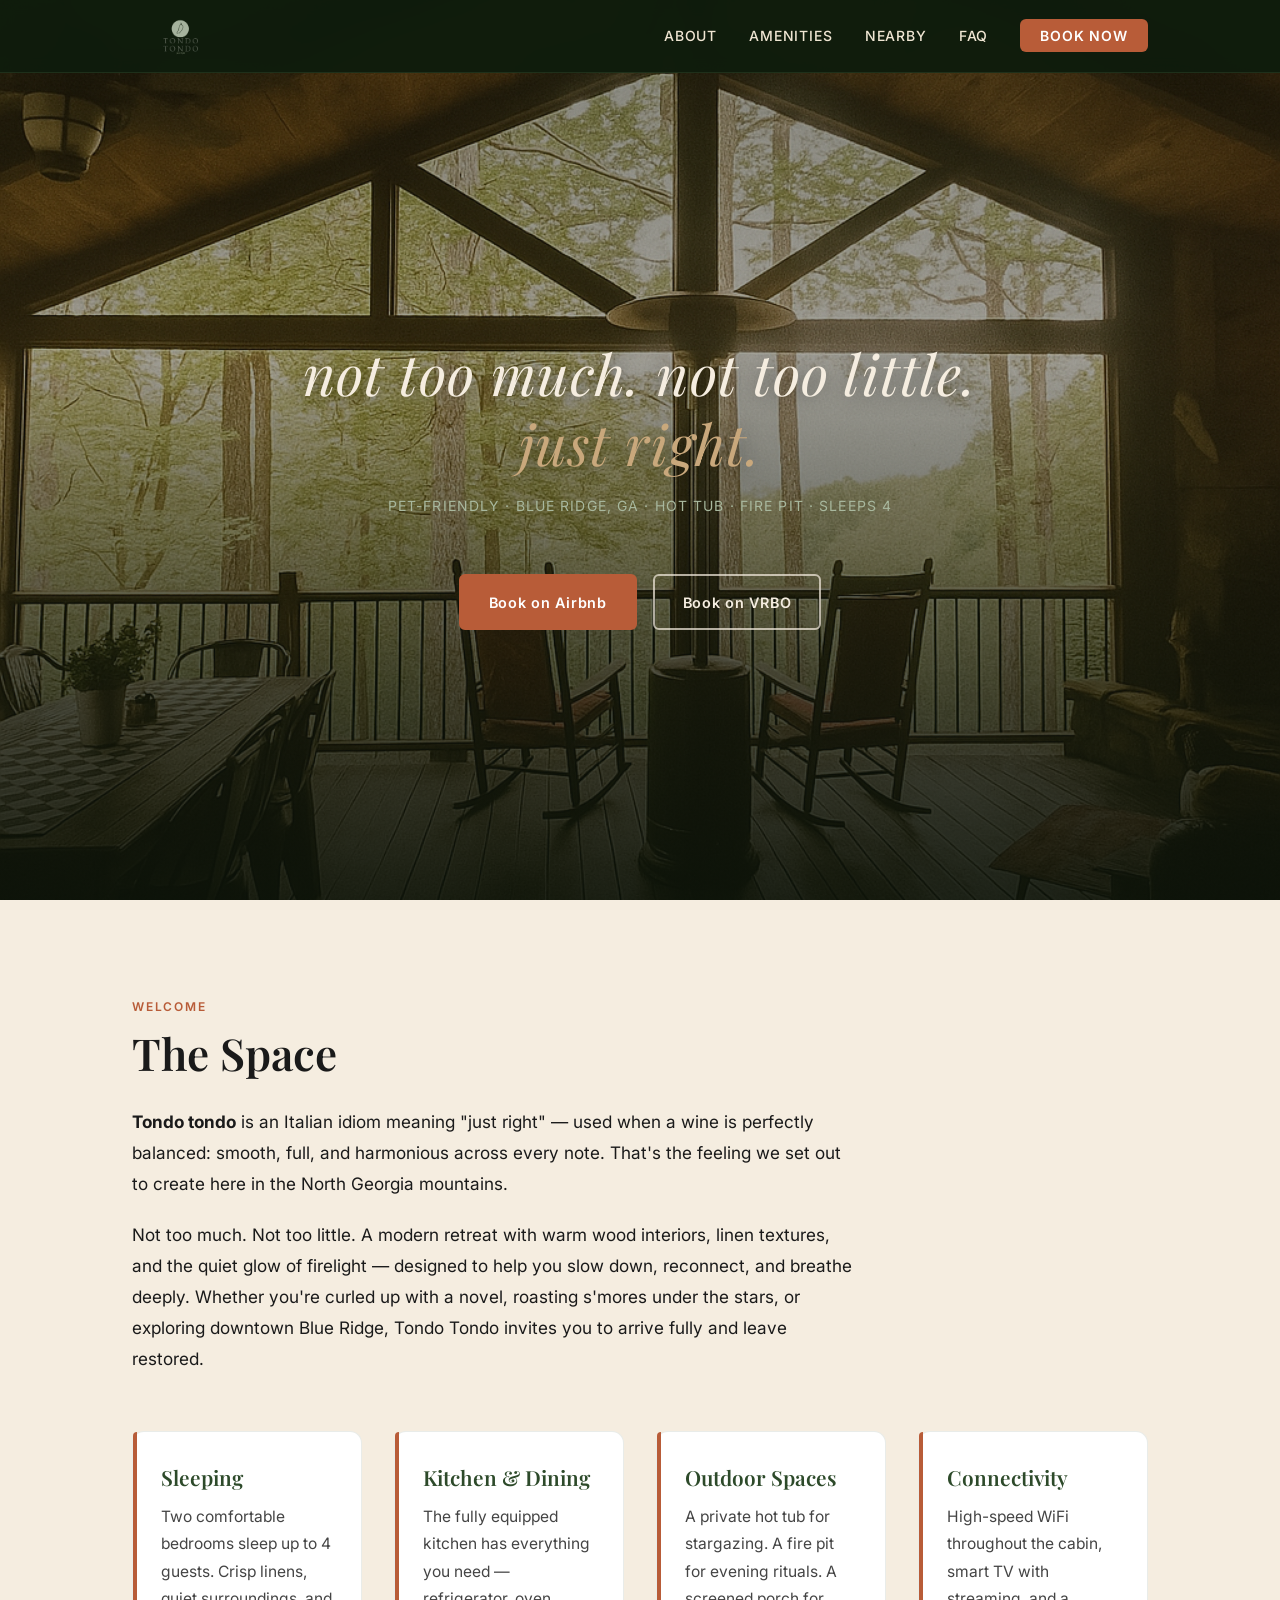
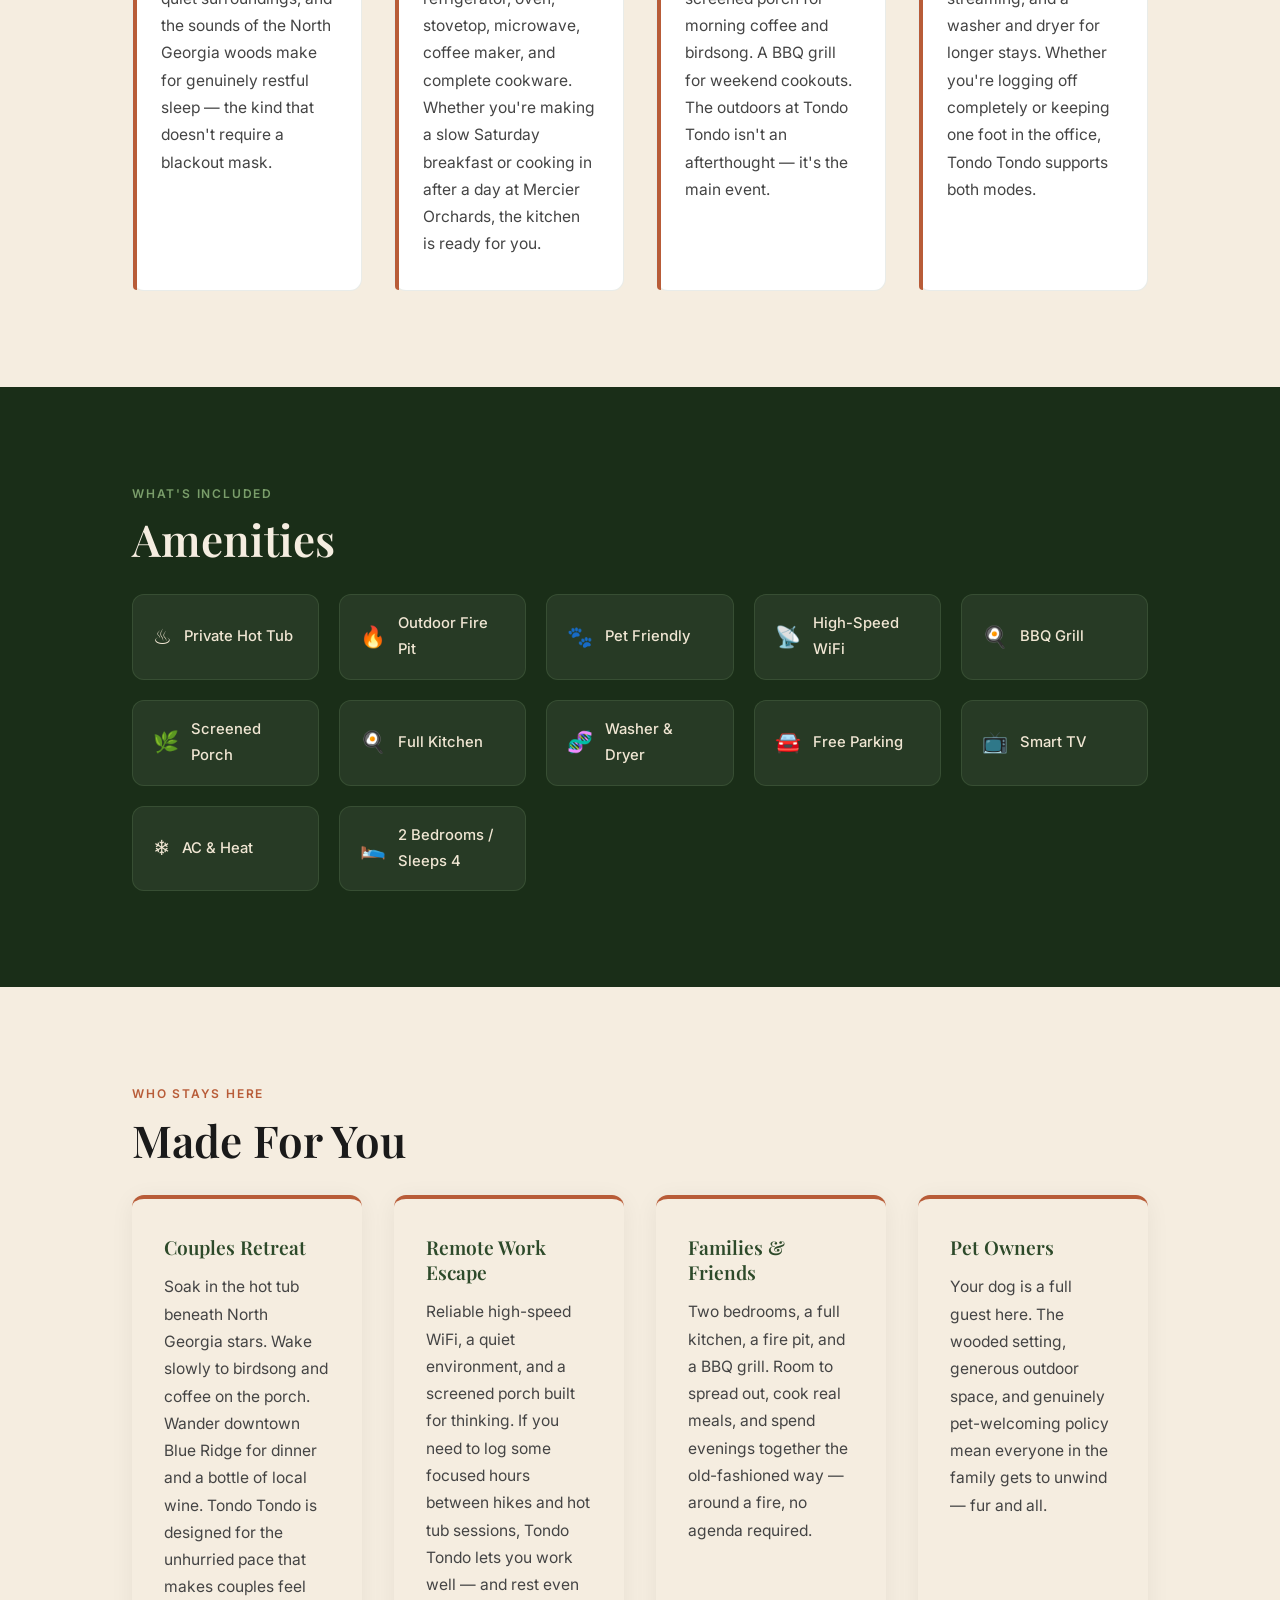
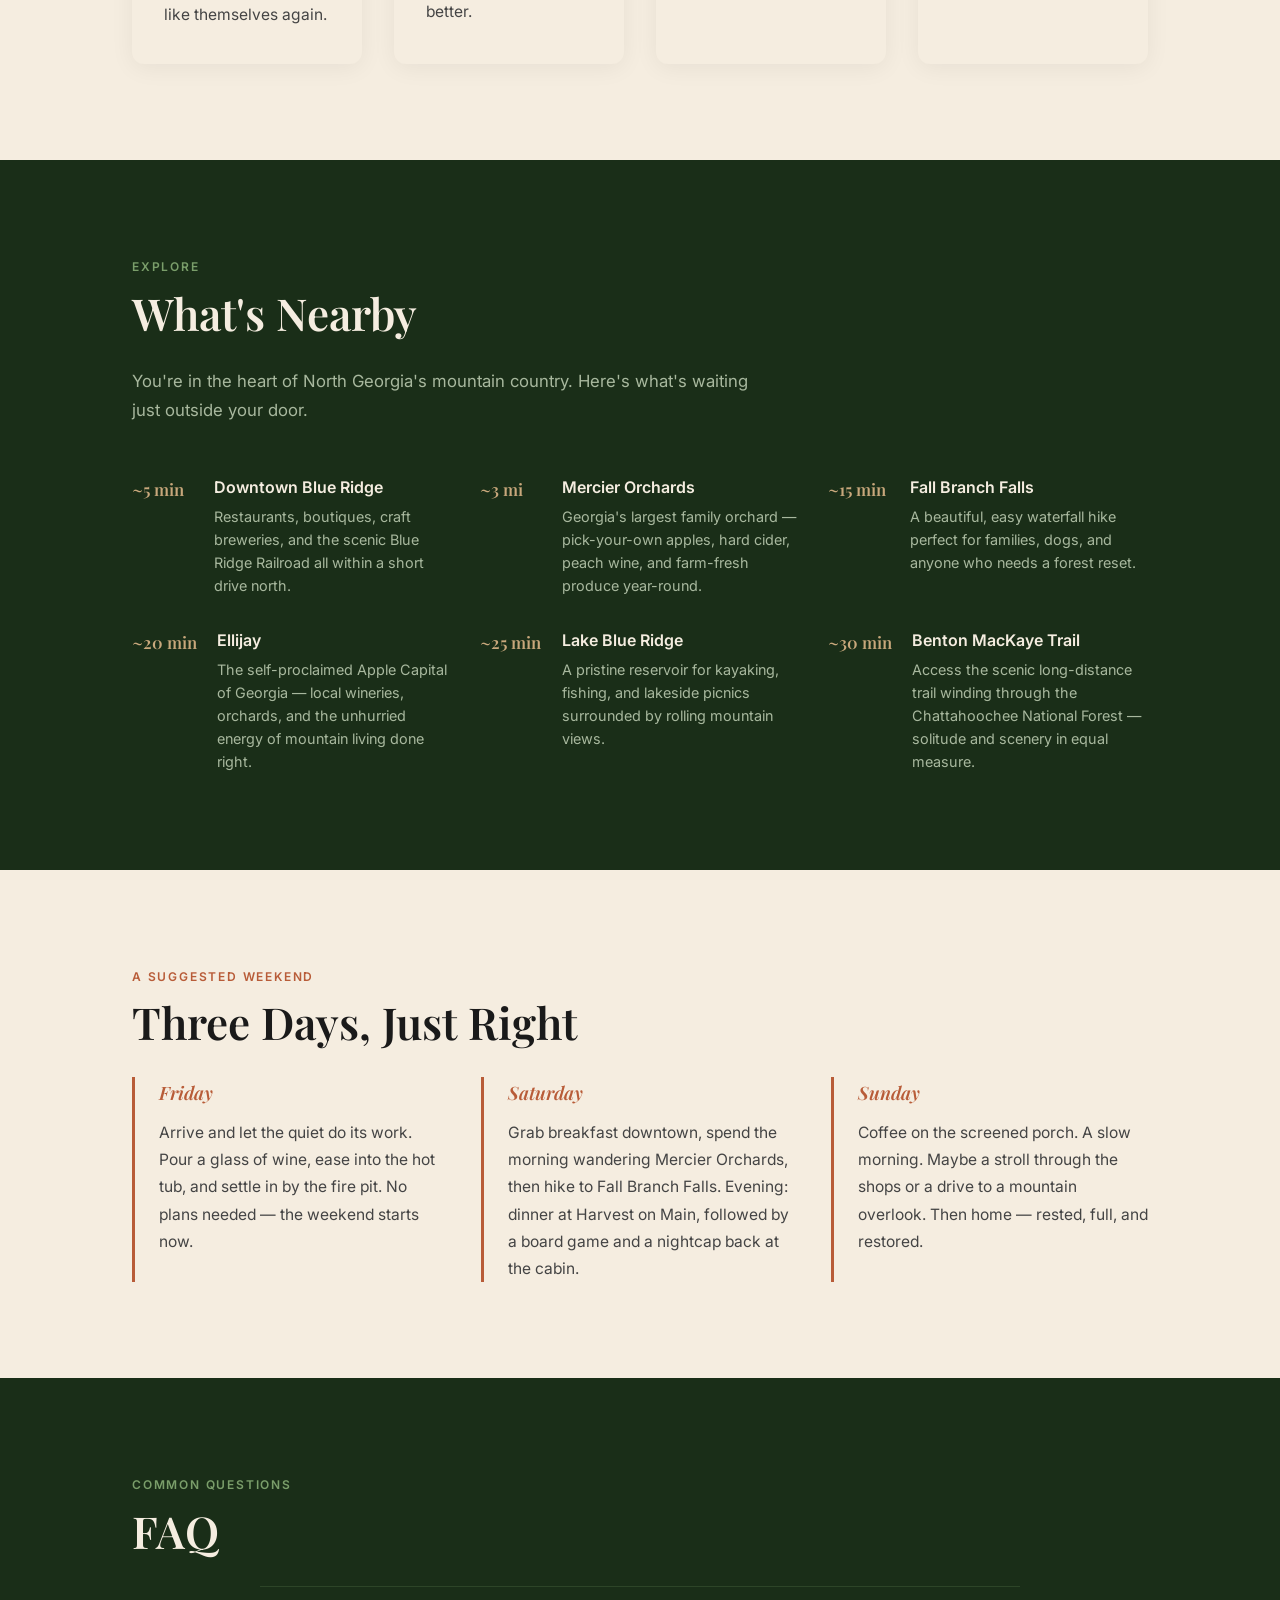
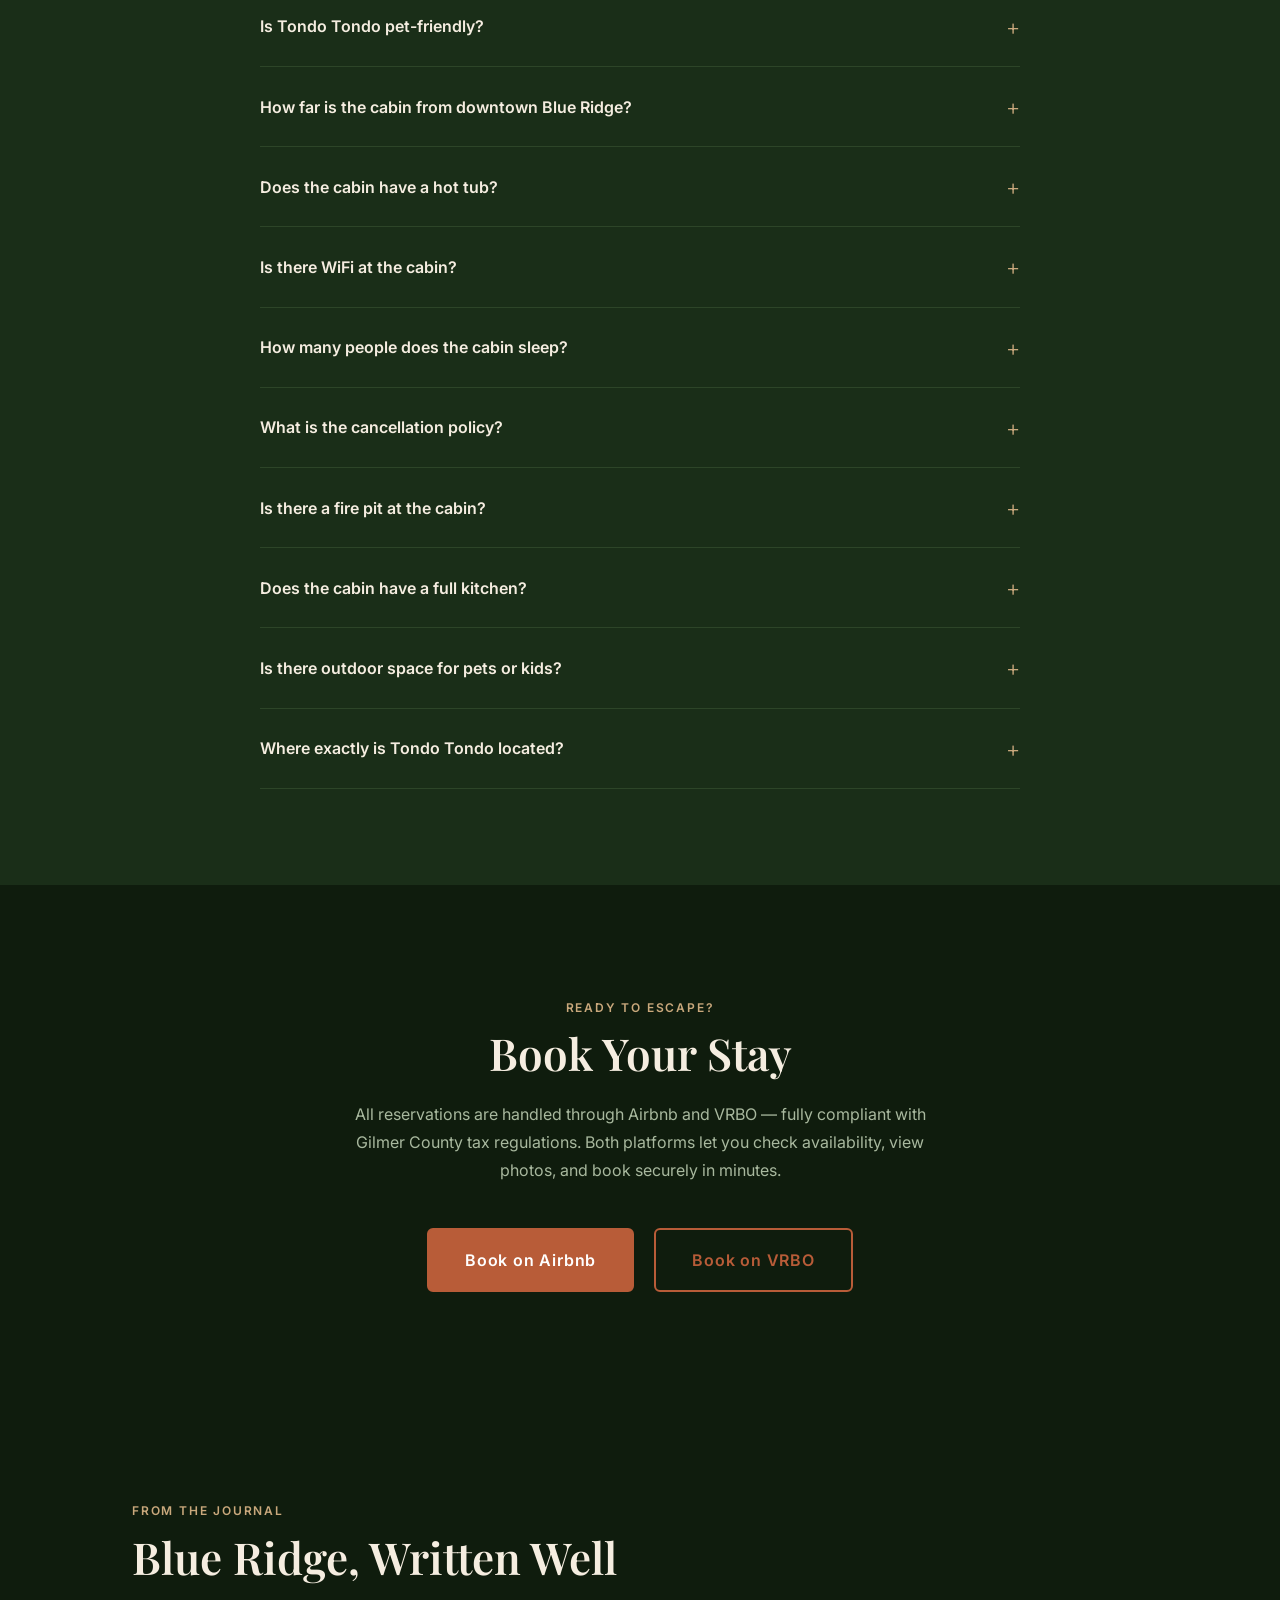
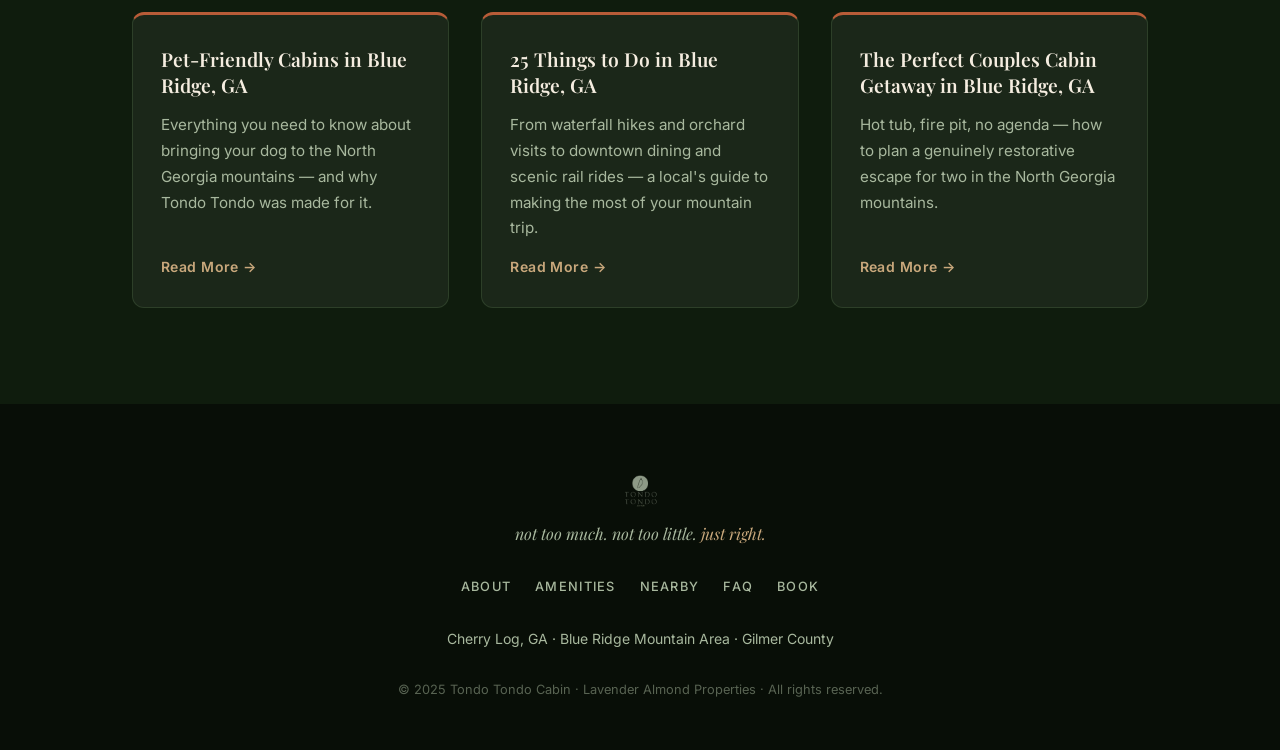
==== commit ca101b5c: "Add blog section and three blog posts - Add Blog section to index.html above footer: three cards (pe" ====
--- a/TondoTondo/index.html
+++ b/TondoTondo/index.html
@@ -218,7 +218,6 @@
   <header class="hero" id="hero" role="banner">
     <div class="hero-overlay" aria-hidden="true"></div>
     <div class="hero-content">
-      <img src="images/hero-title.png" alt="Tondo Tondo — a modern mountain retreat in Blue Ridge, GA" class="hero-title-img" />
       <p class="hero-tagline">not too much. not too little. <em>just right.</em></p>
       <p class="hero-meta">Pet-friendly &middot; Blue Ridge, GA &middot; Hot tub &middot; Fire pit &middot; Sleeps 4</p>
       <div class="hero-ctas">
@@ -516,6 +515,31 @@
     </div>
   </section>
 
+  <!-- BLOG -->
+  <section id="blog" class="section section-blog">
+    <div class="container">
+      <span class="eyebrow">From the Journal</span>
+      <h2>Blue Ridge, Written Well</h2>
+      <div class="blog-grid">
+        <article class="blog-card">
+          <h3>Pet-Friendly Cabins in Blue Ridge, GA</h3>
+          <p>Everything you need to know about bringing your dog to the North Georgia mountains — and why Tondo Tondo was made for it.</p>
+          <a href="/blog/pet-friendly-cabins-blue-ridge-ga.html" class="blog-read-more">Read More &rarr;</a>
+        </article>
+        <article class="blog-card">
+          <h3>25 Things to Do in Blue Ridge, GA</h3>
+          <p>From waterfall hikes and orchard visits to downtown dining and scenic rail rides — a local's guide to making the most of your mountain trip.</p>
+          <a href="/blog/things-to-do-blue-ridge-ga.html" class="blog-read-more">Read More &rarr;</a>
+        </article>
+        <article class="blog-card">
+          <h3>The Perfect Couples Cabin Getaway in Blue Ridge, GA</h3>
+          <p>Hot tub, fire pit, no agenda — how to plan a genuinely restorative escape for two in the North Georgia mountains.</p>
+          <a href="/blog/couples-cabin-getaway-blue-ridge-ga.html" class="blog-read-more">Read More &rarr;</a>
+        </article>
+      </div>
+    </div>
+  </section>
+
   <!-- FOOTER -->
   <footer class="site-footer" role="contentinfo">
     <div class="container footer-inner">
--- a/TondoTondo/styles.css
+++ b/TondoTondo/styles.css
@@ -184,9 +184,10 @@
   inset: 0;
   background: linear-gradient(
     to bottom,
-    rgba(10, 18, 9, 0.55) 0%,
-    rgba(10, 18, 9, 0.45) 50%,
-    rgba(10, 18, 9, 0.75) 100%
+    rgba(10, 18, 9, 0.45) 0%,
+    rgba(10, 18, 9, 0.35) 40%,
+    rgba(10, 18, 9, 0.70) 75%,
+    rgba(10, 18, 9, 0.90) 100%
   );
   z-index: 1;
 }
@@ -210,12 +211,14 @@
 
 .hero-tagline {
   font-family: var(--font-heading);
-  font-size: 1.6rem;
+  font-size: clamp(2.2rem, 5vw, 3.5rem);
   font-style: italic;
   color: var(--cream);
-  margin-bottom: 0.75rem;
+  margin-bottom: 1rem;
   font-weight: 400;
   letter-spacing: 0.02em;
+  line-height: 1.25;
+  text-shadow: 0 2px 20px rgba(0, 0, 0, 0.4);
 }
 
 .hero-tagline em {
@@ -229,7 +232,7 @@
   letter-spacing: 0.08em;
   text-transform: uppercase;
   color: var(--muted-on-dark);
-  margin-bottom: 2.5rem;
+  margin-bottom: 3.5rem;
 }
 
 .hero-ctas {
@@ -657,6 +660,84 @@
 }
 
 /* ============================================================
+   BLOG
+   ============================================================ */
+
+.section-blog {
+  background-color: var(--forest-deep);
+  color: var(--text-on-dark);
+}
+
+.section-blog .eyebrow {
+  color: var(--tan);
+}
+
+.section-blog h2 {
+  color: var(--cream);
+}
+
+.blog-grid {
+  display: grid;
+  grid-template-columns: repeat(3, 1fr);
+  gap: 2rem;
+}
+
+.blog-card {
+  background: rgba(255, 255, 255, 0.05);
+  border: 1px solid rgba(122, 158, 106, 0.2);
+  border-top: 3px solid var(--terracotta);
+  border-radius: var(--radius-md);
+  padding: 2rem 1.75rem 1.75rem;
+  display: flex;
+  flex-direction: column;
+  gap: 0.85rem;
+  transition: background 0.2s ease, border-color 0.2s ease;
+}
+
+.blog-card:hover {
+  background: rgba(255, 255, 255, 0.08);
+  border-color: rgba(122, 158, 106, 0.35);
+}
+
+.blog-card h3 {
+  font-family: var(--font-heading);
+  font-size: 1.2rem;
+  font-weight: 600;
+  color: var(--cream);
+  line-height: 1.35;
+  margin: 0;
+}
+
+.blog-card p {
+  font-size: 0.95rem;
+  color: var(--muted-on-dark);
+  line-height: 1.7;
+  flex-grow: 1;
+  margin: 0;
+}
+
+.blog-read-more {
+  font-family: var(--font-body);
+  font-size: 0.875rem;
+  font-weight: 600;
+  color: var(--tan);
+  text-decoration: none;
+  letter-spacing: 0.03em;
+  transition: color 0.2s ease;
+  align-self: flex-start;
+}
+
+.blog-read-more:hover {
+  color: var(--terracotta-lt);
+}
+
+@media (max-width: 900px) {
+  .blog-grid {
+    grid-template-columns: 1fr;
+  }
+}
+
+/* ============================================================
    FOOTER
    ============================================================ */
 
@@ -780,12 +861,8 @@
     padding-top: 120px;
   }
 
-  .hero-title-img {
-    max-width: 90%;
-  }
-
   .hero-tagline {
-    font-size: 1.25rem;
+    font-size: clamp(1.75rem, 7vw, 2.5rem);
   }
 
   .hero-ctas {
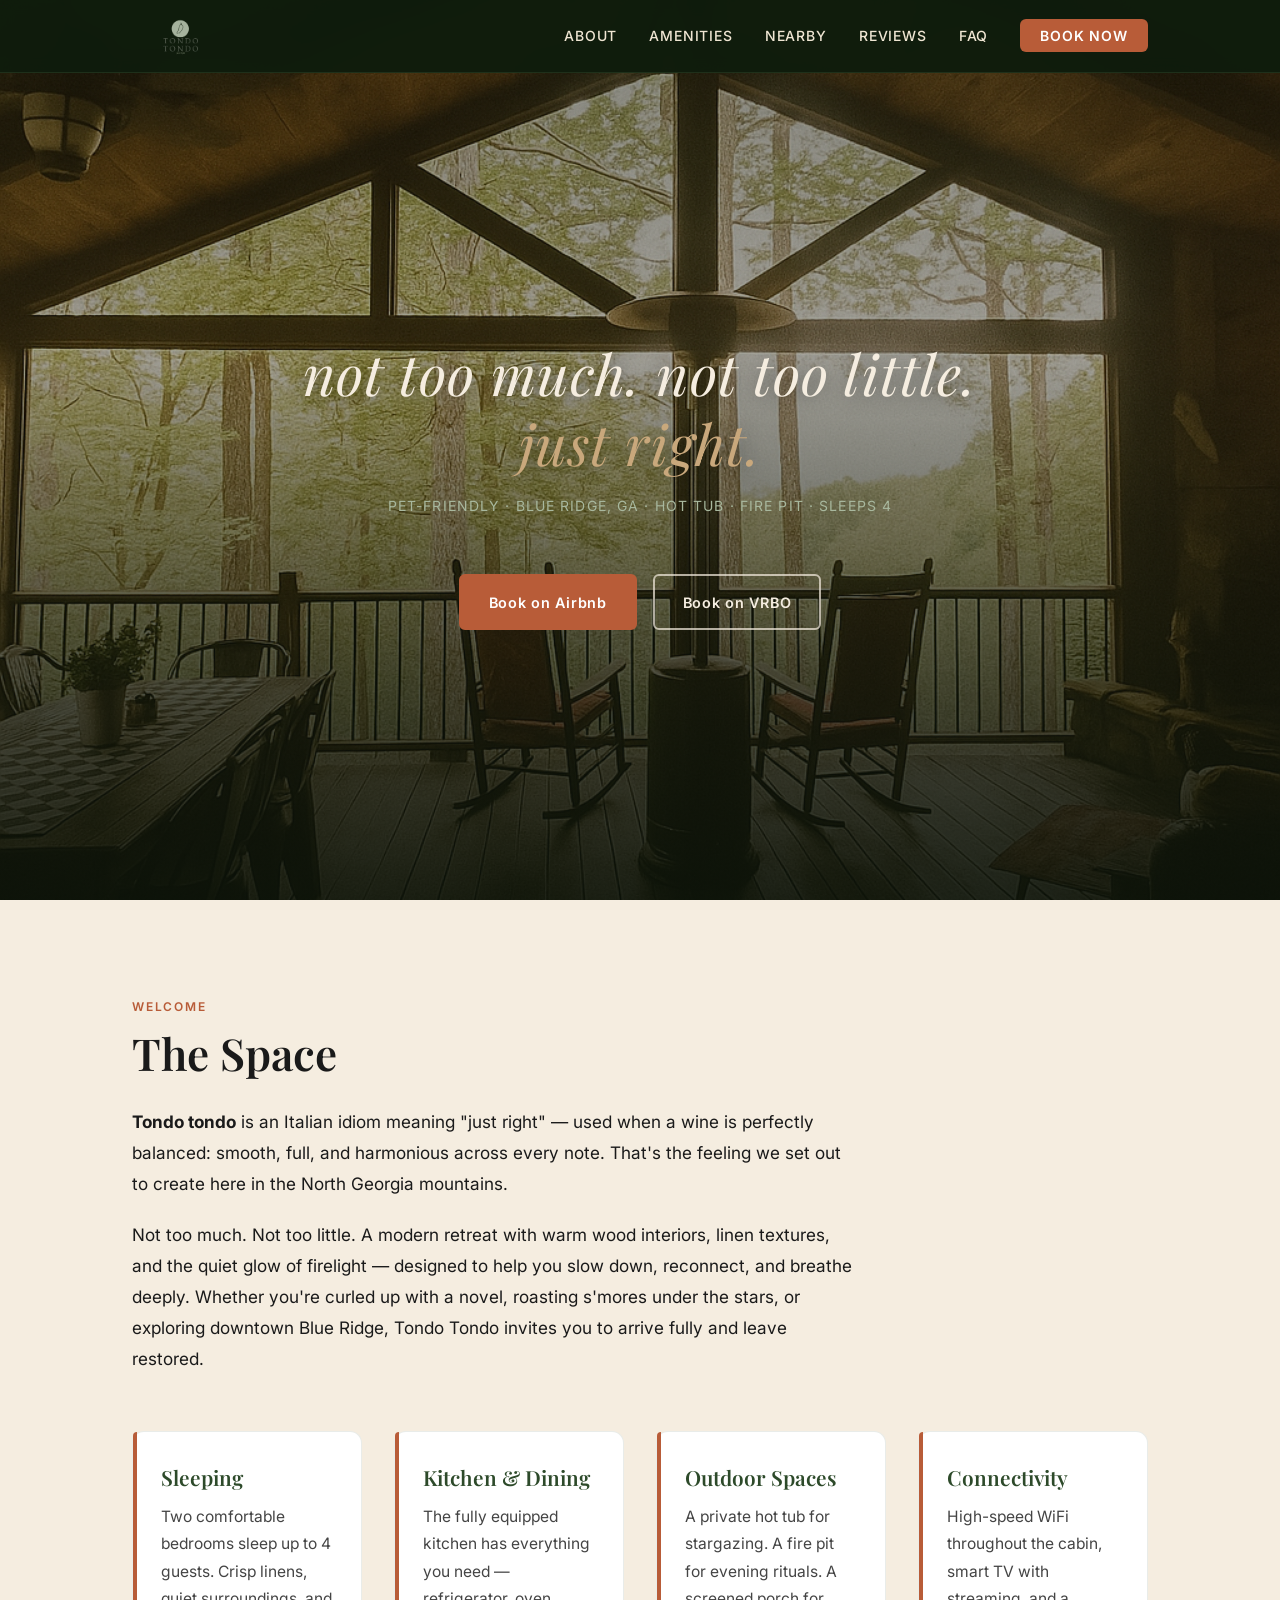
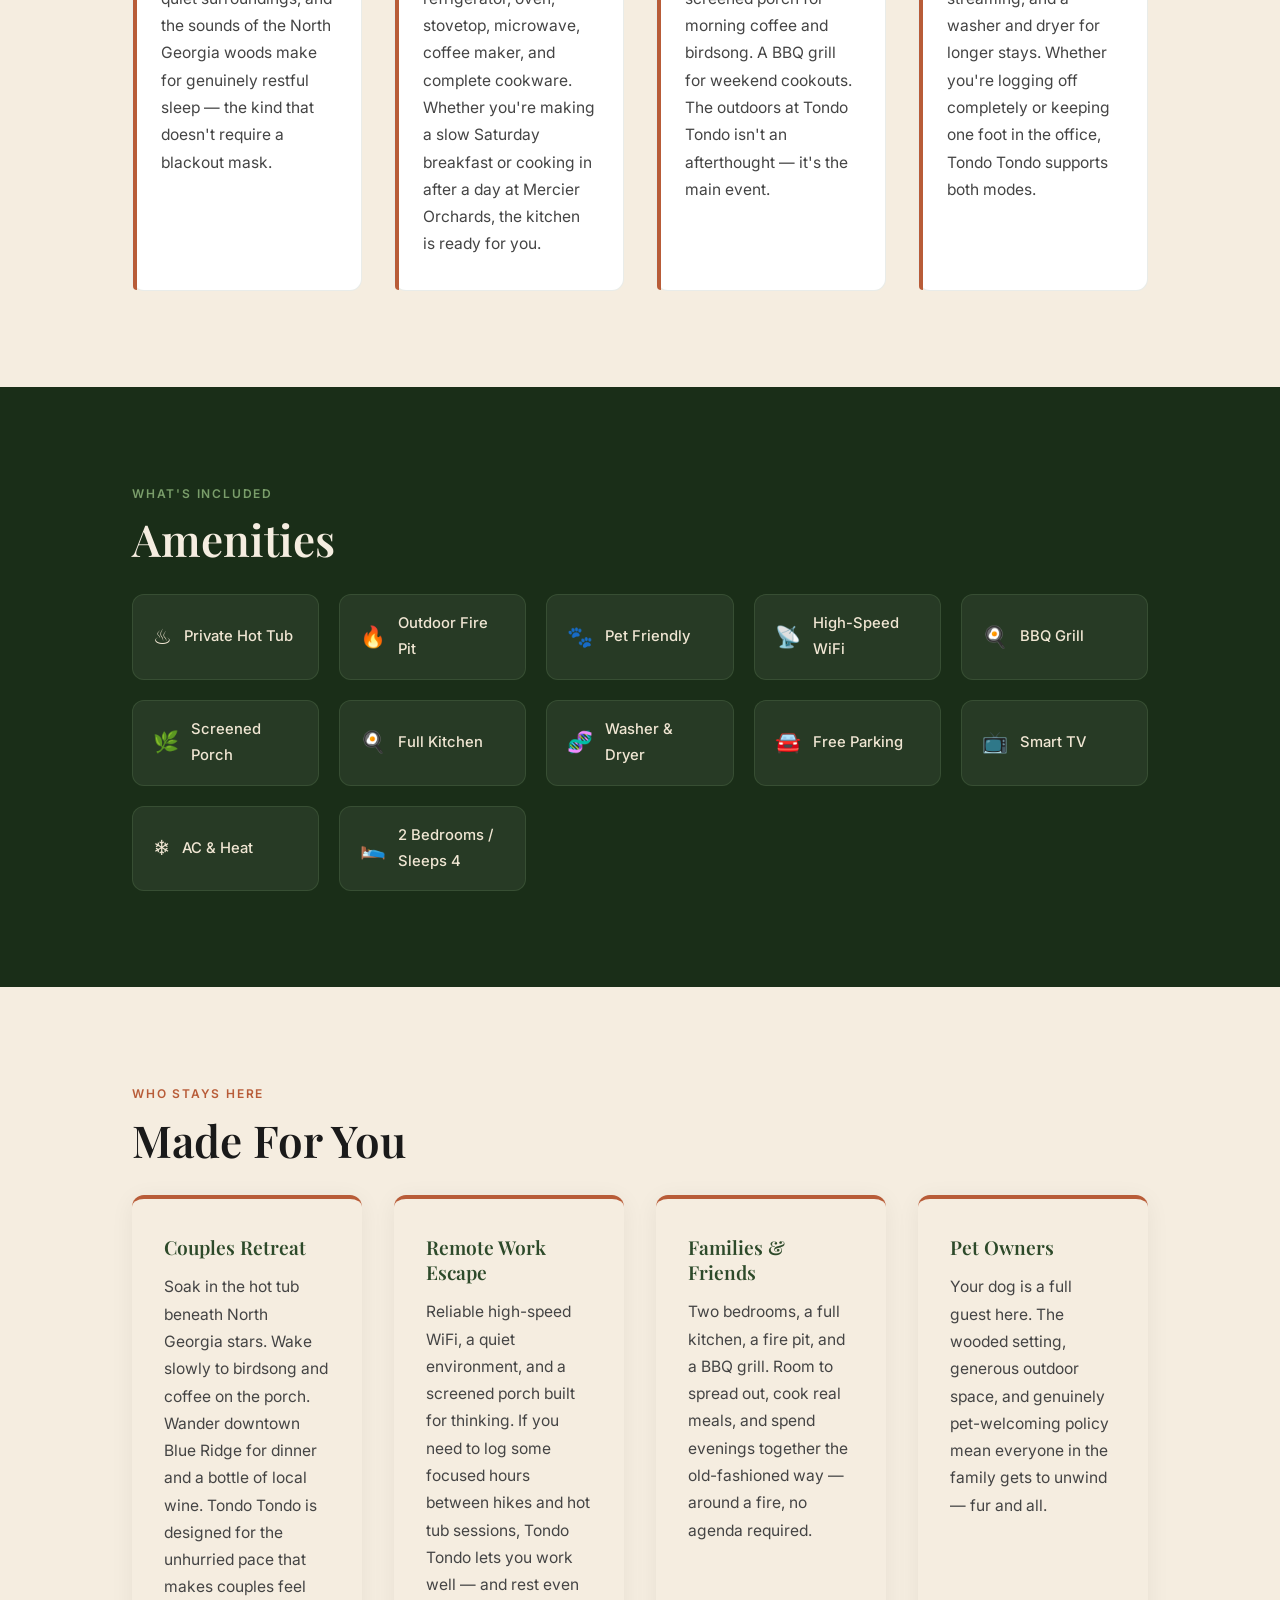
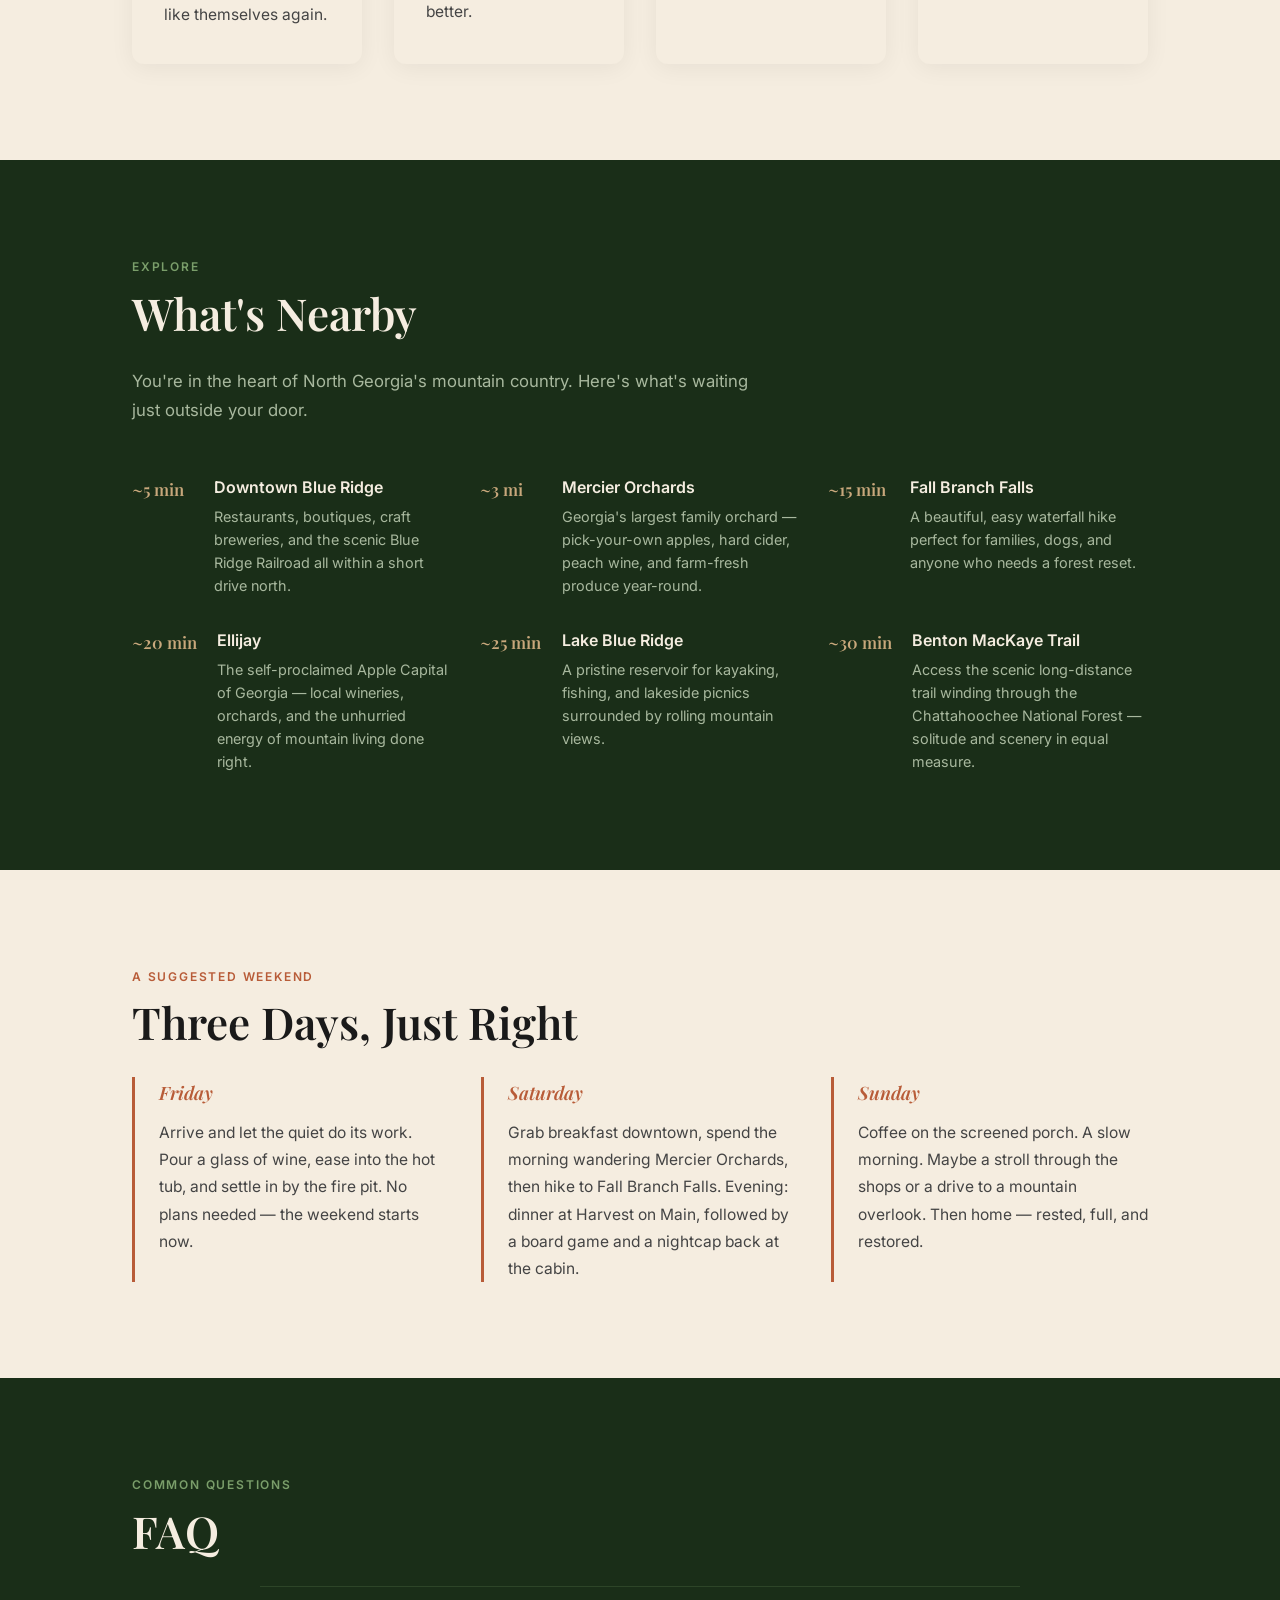
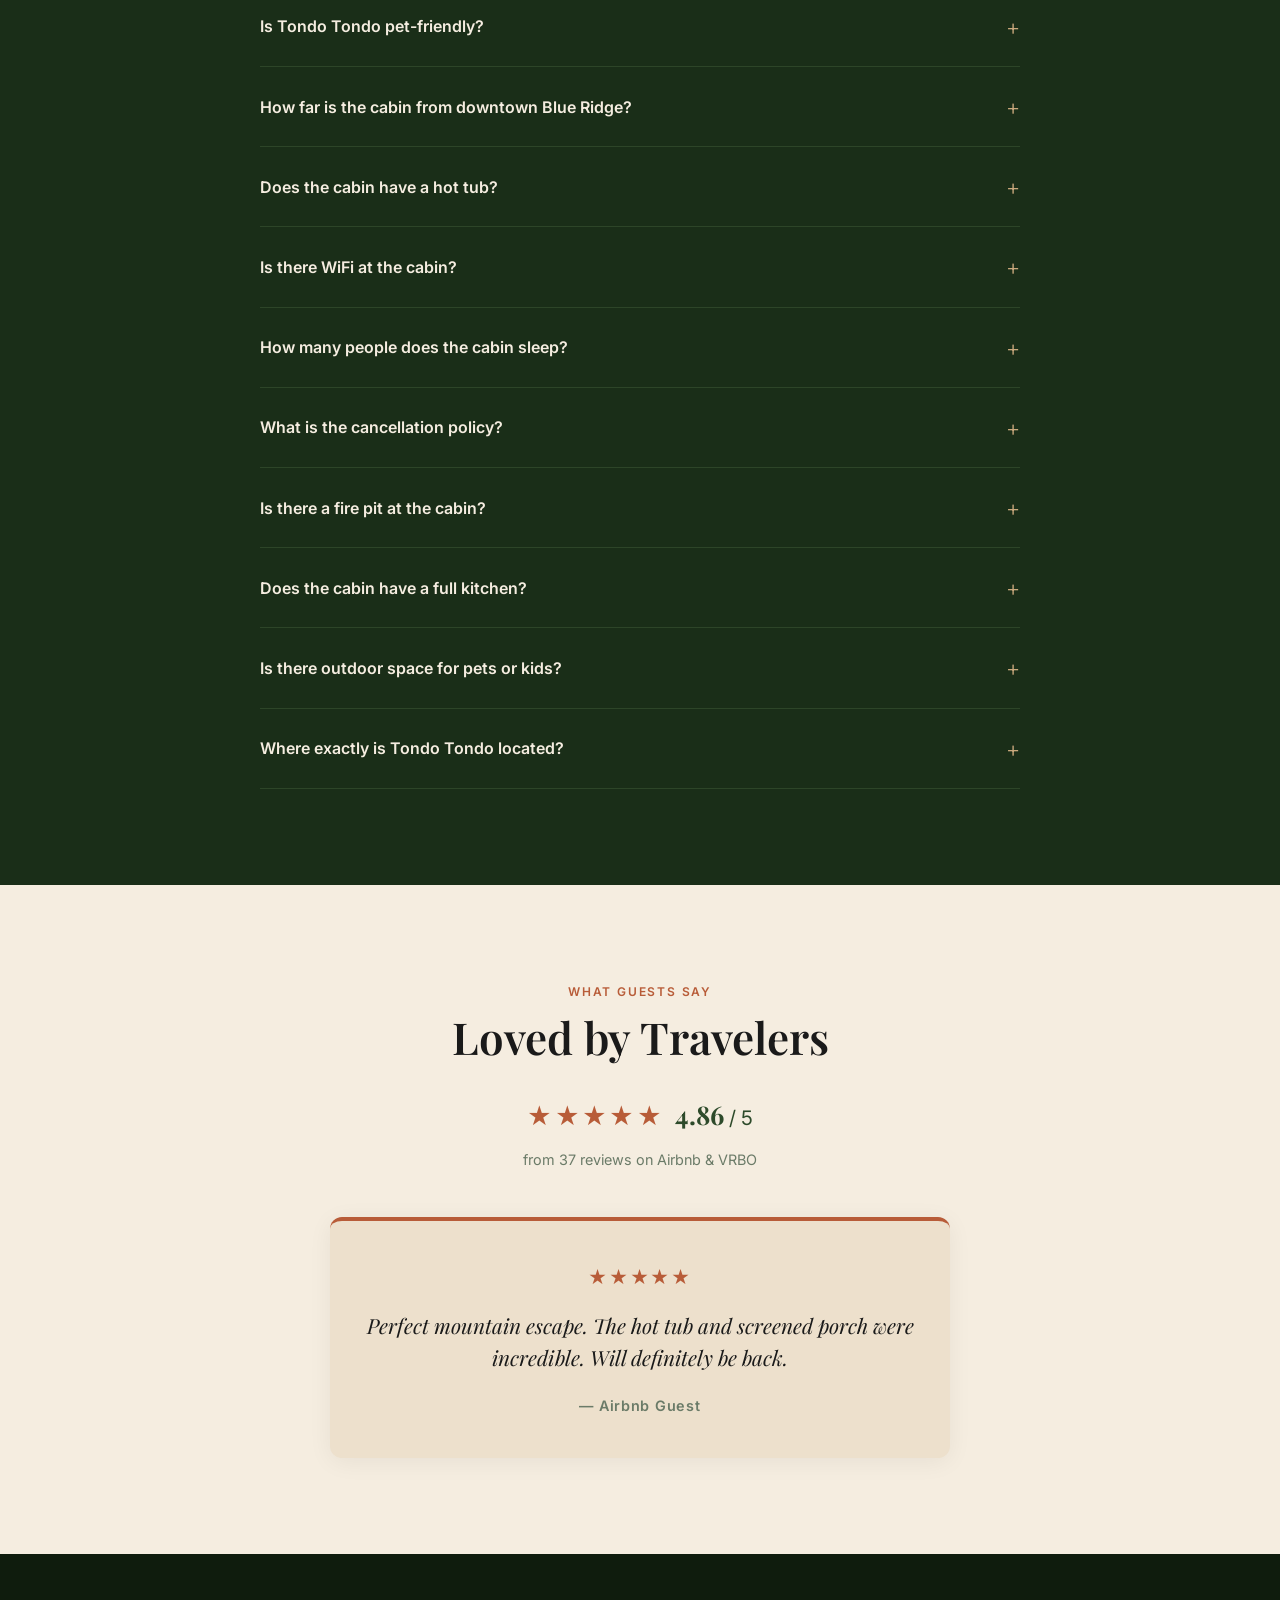
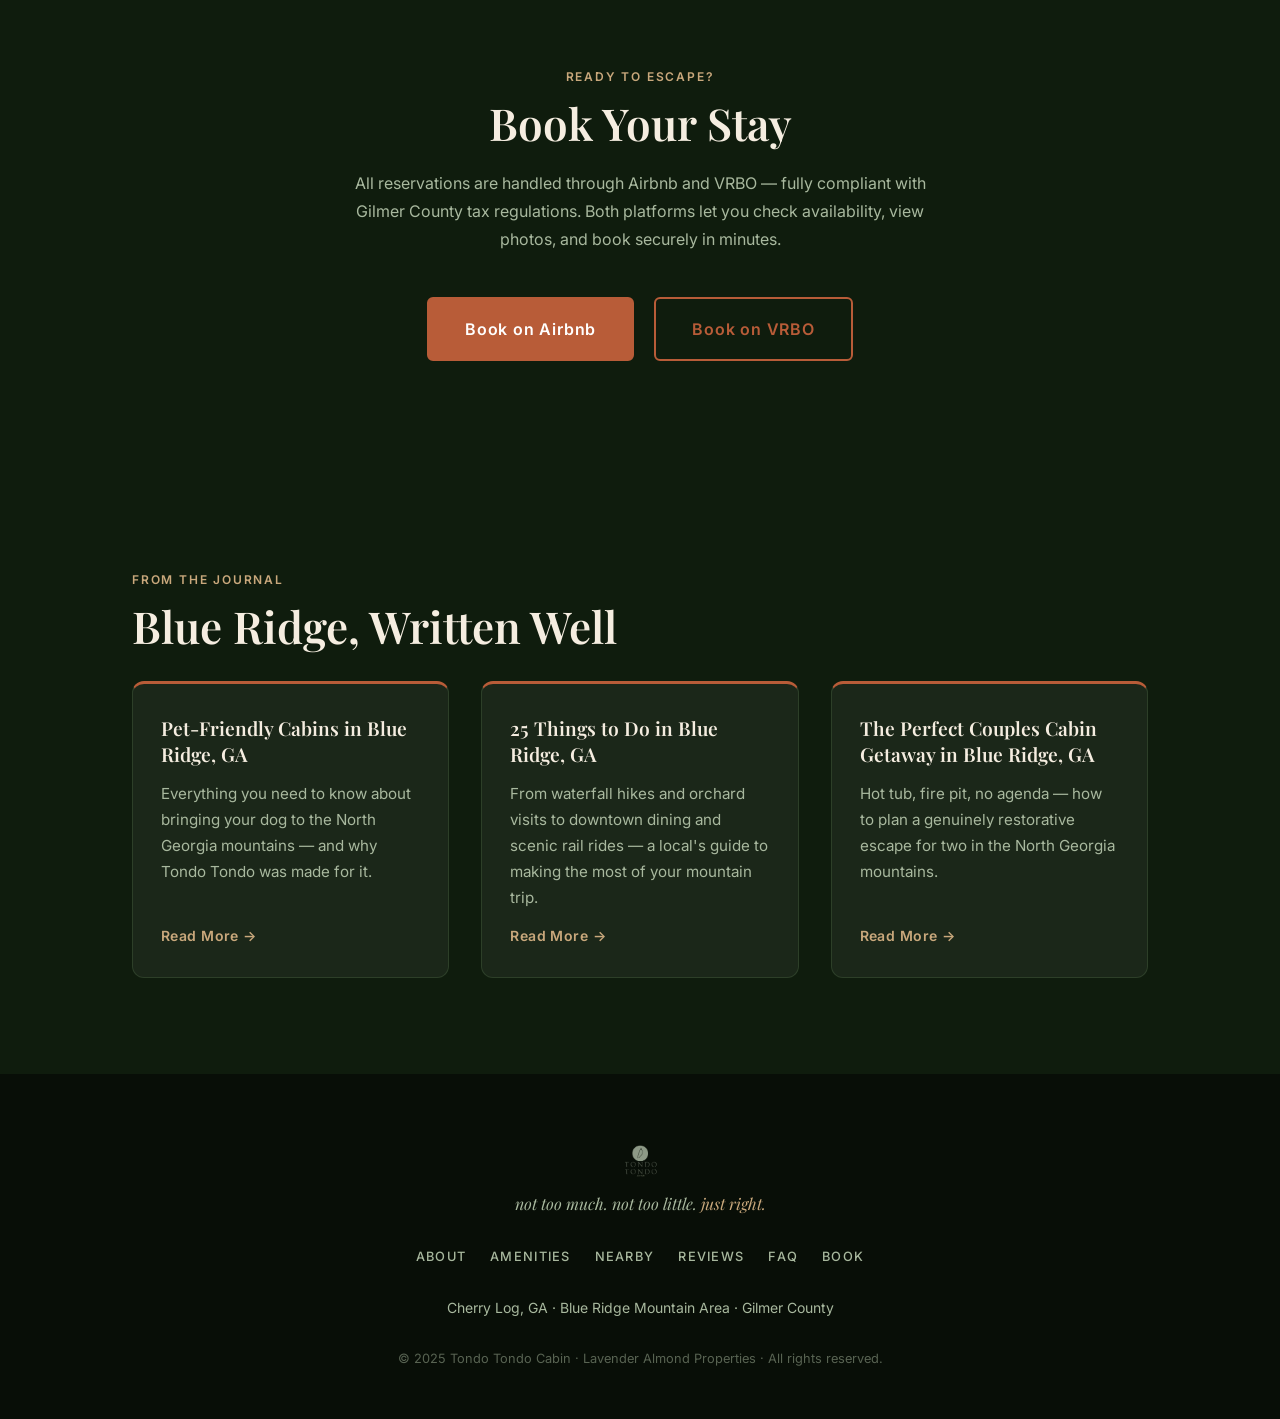
==== commit ee6170f5: "Add visible reviews section and enrich JSON-LD schema Fix Google Rich Results issues on the LodgingB" ====
--- a/TondoTondo/index.html
+++ b/TondoTondo/index.html
@@ -49,9 +49,15 @@
     {
       "@context": "https://schema.org",
       "@type": ["LodgingBusiness", "VacationRental"],
+      "additionalType": "https://schema.org/VacationRental",
+      "identifier": "tondotondo-cherry-log-ga",
       "name": "Tondo Tondo",
       "description": "A modern, pet-friendly mountain cabin retreat in the Blue Ridge area of Georgia. Private hot tub, fire pit, screened porch, full kitchen, high-speed WiFi, and washer/dryer. 2 bedrooms, sleeps 4. Just 5 minutes from downtown Blue Ridge.",
-      "image": "https://tondotondocabin.com/images/og-image.png",
+      "image": [
+        "https://tondotondocabin.com/images/og-image.png",
+        "https://tondotondocabin.com/images/hero-title.png",
+        "https://tondotondocabin.com/images/logo.png"
+      ],
       "url": "https://tondotondocabin.com",
       "address": {
         "@type": "PostalAddress",
@@ -86,6 +92,49 @@
         { "@type": "LocationFeatureSpecification", "name": "Smart TV", "value": true }
       ],
       "priceRange": "$$",
+      "containsPlace": [
+        {
+          "@type": "LodgingRoom",
+          "name": "Primary Bedroom",
+          "bed": {
+            "@type": "BedDetails",
+            "typeOfBed": "Queen",
+            "numberOfBeds": 1
+          }
+        },
+        {
+          "@type": "LodgingRoom",
+          "name": "Bunk Room",
+          "occupancy": {
+            "@type": "QuantitativeValue",
+            "maxValue": 2
+          },
+          "bed": {
+            "@type": "BedDetails",
+            "typeOfBed": "Bunk bed",
+            "numberOfBeds": 1
+          }
+        }
+      ],
+      "aggregateRating": {
+        "@type": "AggregateRating",
+        "ratingValue": 4.86,
+        "reviewCount": 37,
+        "bestRating": 5
+      },
+      "review": {
+        "@type": "Review",
+        "author": {
+          "@type": "Person",
+          "name": "Airbnb Guest"
+        },
+        "reviewRating": {
+          "@type": "Rating",
+          "ratingValue": 5,
+          "bestRating": 5
+        },
+        "reviewBody": "Perfect mountain escape. The hot tub and screened porch were incredible. Will definitely be back."
+      },
       "sameAs": [
         "https://www.airbnb.com/rooms/1441561239381786811",
         "https://www.vrbo.com/4660478"
@@ -208,6 +257,7 @@
         <li><a href="#about">About</a></li>
         <li><a href="#amenities">Amenities</a></li>
         <li><a href="#nearby">Nearby</a></li>
+        <li><a href="#reviews">Reviews</a></li>
         <li><a href="#faq">FAQ</a></li>
         <li><a href="#booking" class="nav-cta">Book Now</a></li>
       </ul>
@@ -497,6 +547,26 @@
         </details>
 
       </div>
+    </div>
+  </section>
+
+  <!-- REVIEWS -->
+  <section id="reviews" class="section section-reviews">
+    <div class="container">
+      <span class="eyebrow">What Guests Say</span>
+      <h2>Loved by Travelers</h2>
+      <div class="rating-summary" aria-label="Average rating 4.86 out of 5 from 37 reviews">
+        <span class="rating-stars" aria-hidden="true">&#9733;&#9733;&#9733;&#9733;&#9733;</span>
+        <span class="rating-score"><strong>4.86</strong> / 5</span>
+        <span class="rating-count">from 37 reviews on Airbnb &amp; VRBO</span>
+      </div>
+      <figure class="review-card">
+        <span class="review-stars" aria-label="5 out of 5 stars">&#9733;&#9733;&#9733;&#9733;&#9733;</span>
+        <blockquote>
+          <p>Perfect mountain escape. The hot tub and screened porch were incredible. Will definitely be back.</p>
+        </blockquote>
+        <figcaption>&mdash; Airbnb Guest</figcaption>
+      </figure>
     </div>
   </section>
 
@@ -551,6 +621,7 @@
         <a href="#about">About</a>
         <a href="#amenities">Amenities</a>
         <a href="#nearby">Nearby</a>
+        <a href="#reviews">Reviews</a>
         <a href="#faq">FAQ</a>
         <a href="#booking">Book</a>
       </nav>
--- a/TondoTondo/styles.css
+++ b/TondoTondo/styles.css
@@ -628,6 +628,84 @@
    BOOKING
    ============================================================ */
 
+/* ============================================================
+   REVIEWS
+   ============================================================ */
+
+.section-reviews {
+  text-align: center;
+}
+
+.rating-summary {
+  display: flex;
+  flex-wrap: wrap;
+  align-items: baseline;
+  justify-content: center;
+  gap: 0.65rem;
+  margin-bottom: 2.75rem;
+}
+
+.rating-stars {
+  color: var(--terracotta);
+  font-size: 1.5rem;
+  letter-spacing: 0.1em;
+  line-height: 1;
+}
+
+.rating-score {
+  font-size: 1.25rem;
+  color: var(--forest-mid);
+}
+
+.rating-score strong {
+  font-family: var(--font-heading);
+  font-size: 1.6rem;
+}
+
+.rating-count {
+  width: 100%;
+  font-size: 0.9rem;
+  color: var(--muted-on-light);
+}
+
+.review-card {
+  max-width: 620px;
+  margin: 0 auto;
+  background: var(--cream-warm);
+  border-radius: var(--radius-md);
+  border-top: 4px solid var(--terracotta);
+  padding: 2.5rem 2.25rem;
+  box-shadow: 0 4px 24px rgba(0, 0, 0, 0.06);
+}
+
+.review-stars {
+  display: block;
+  color: var(--terracotta);
+  font-size: 1.15rem;
+  letter-spacing: 0.1em;
+  margin-bottom: 1.1rem;
+}
+
+.review-card blockquote {
+  margin: 0;
+}
+
+.review-card blockquote p {
+  font-family: var(--font-heading);
+  font-size: 1.3rem;
+  font-style: italic;
+  line-height: 1.5;
+  color: var(--charcoal);
+}
+
+.review-card figcaption {
+  margin-top: 1.25rem;
+  font-size: 0.9rem;
+  font-weight: 600;
+  letter-spacing: 0.05em;
+  color: var(--muted-on-light);
+}
+
 .section-booking {
   background: var(--forest-deep);
   color: var(--text-on-dark);
